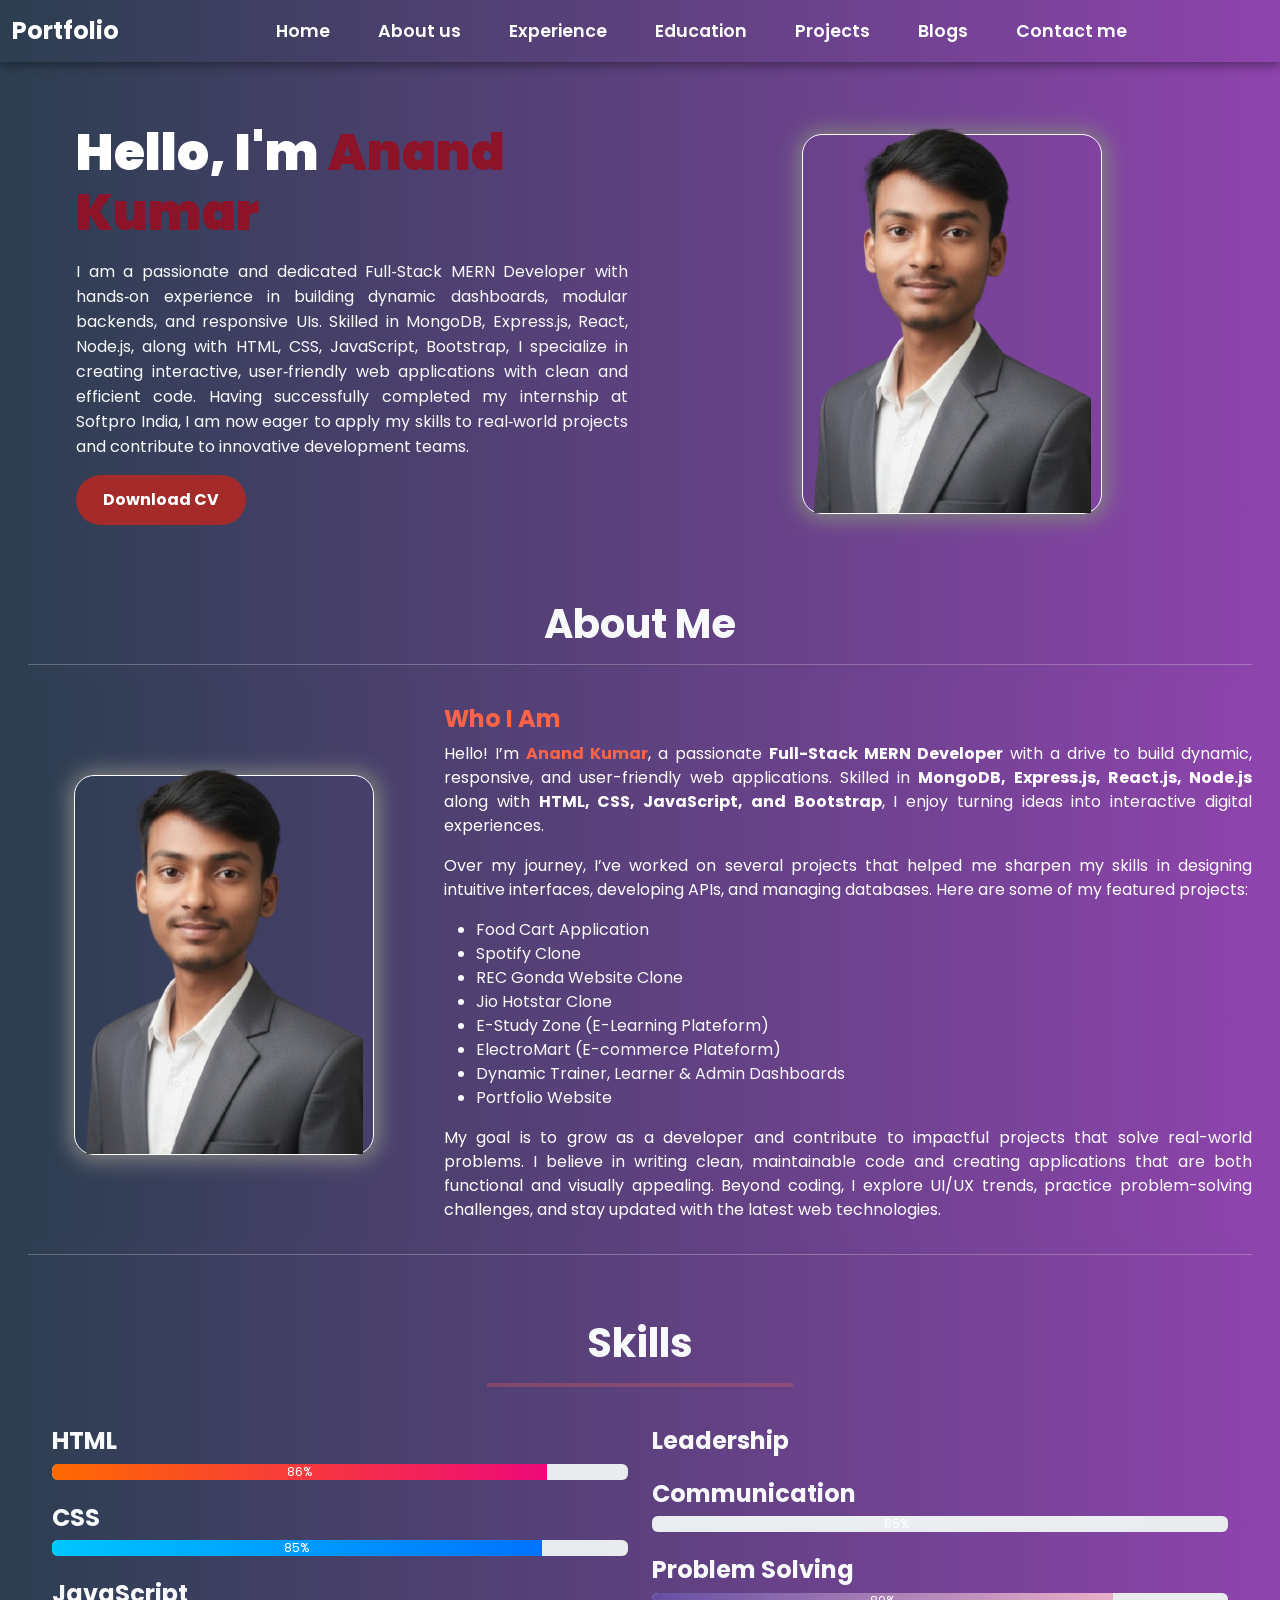
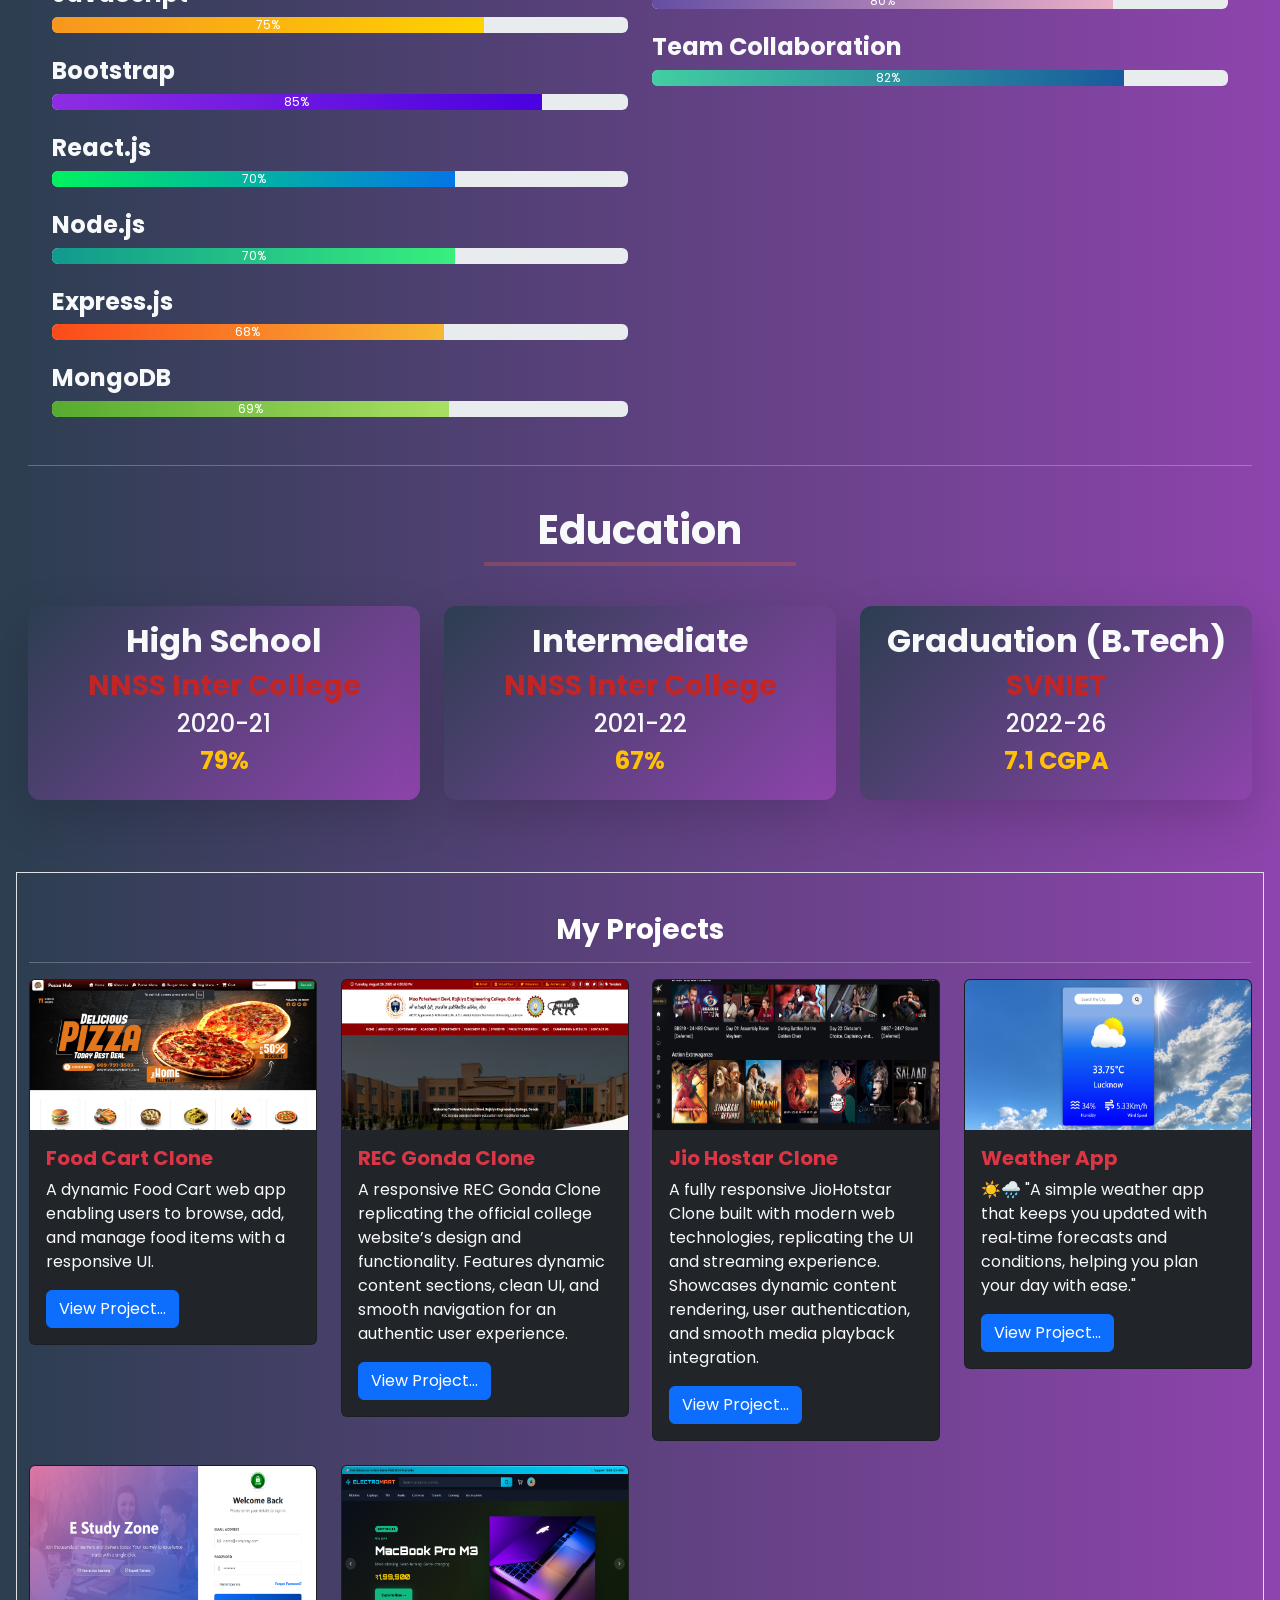
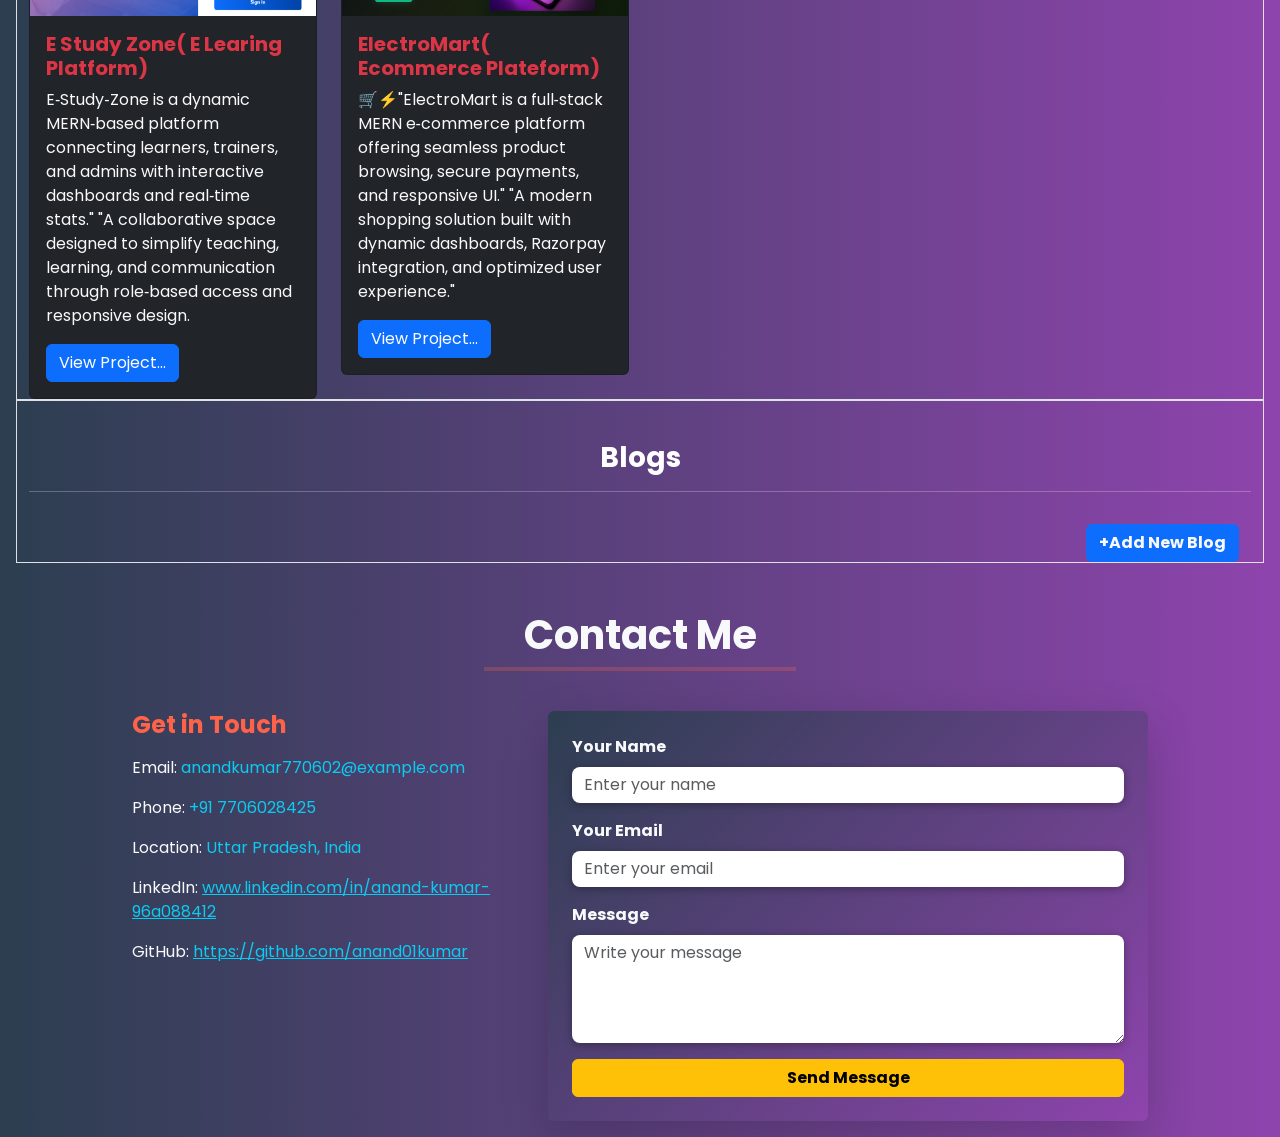
==== index.html @ 8a6fdb56 "first commit" ====
<!doctype html>
<html lang="en">

<head>
    <meta charset="utf-8">
    <meta name="viewport" content="width=device-width, initial-scale=1">
    <title>Bootstrap demo</title>
    <link href="https://cdn.jsdelivr.net/npm/bootstrap@5.3.7/dist/css/bootstrap.min.css" rel="stylesheet"
        integrity="sha384-LN+7fdVzj6u52u30Kp6M/trliBMCMKTyK833zpbD+pXdCLuTusPj697FH4R/5mcr" crossorigin="anonymous">
    <link rel="stylesheet" href="css/style.css">
    <link rel="preconnect" href="https://fonts.googleapis.com">
    <link rel="preconnect" href="https://fonts.gstatic.com" crossorigin>
    <link
        href="https://fonts.googleapis.com/css2?family=Libertinus+Math&family=Poppins:ital,wght@0,100;0,200;0,300;0,400;0,500;0,600;0,700;0,800;0,900;1,100;1,200;1,300;1,400;1,500;1,600;1,700;1,800;1,900&family=Winky+Rough:ital,wght@0,300..900;1,300..900&display=swap"
        rel="stylesheet">

</head>

<body>
    <div class="container-fluid">
        <div class="row">
            <div class="col-sm-12 p-0">
                <nav class="navbar navbar-expand-lg  navbar-dark" style=" background: linear-gradient(90deg, #2c3e50, #8e44ad); ">
                    <div class="container-fluid">
                        <a class="navbar-brand" href="#">Portfolio</a>
                        <button class="navbar-toggler" type="button" data-bs-toggle="collapse"
                            data-bs-target="#navbarSupportedContent" aria-controls="navbarSupportedContent"
                            aria-expanded="false" aria-label="Toggle navigation">
                            <span class="navbar-toggler-icon"></span>
                        </button>
                        <div class="collapse navbar-collapse" id="navbarSupportedContent">
                            <ul class="navbar-nav me-auto mx-auto t  mb-lg-0">
                                <li class="nav-item">
                                    <a class="nav-link active" aria-current="page" href="#scrollspyHeading">Home</a>
                                </li>
                                <li class="nav-item">
                                    <a class="nav-link" href="#scrollspyHeading1">About us</a>
                                </li>
                                <li class="nav-item">
                                    <a class="nav-link" href="#scrollspyHeading2">Experience</a>
                                </li>
                                <li class="nav-item">
                                    <a class="nav-link" href="#scrollspyHeading3">Education</a>
                                </li>
                                <li class="nav-item">
                                    <a class="nav-link" href="#scrollspyHeading4">Projects</a>
                                </li>
                                <li class="nav-item">
                                    <a class="nav-link" href="#scrollspyHeading5">Blogs</a>
                                </li>
                                <li class="nav-item">
                                    <a class="nav-link" href="#scrollspyHeading6">Contact me</a>
                                </li>


                            </ul>
                           
                        </div>
                    </div>
                </nav>



            </div>
        </div>
        <div data-bs-spy="scroll" data-bs-target="#navbar-example2" data-bs-root-margin="0px 0px -40%" data-bs-smooth-scroll="true" class="scrollspy-example  p-3 rounded-2" tabindex="0">

        <div class="row pt-5">
    <div class="col-sm-6 my-auto left">
        <h1 class="my-auto ms-5 text-white heading" id="scrollspyHeading">Hello, I'm <span class="till">Anand Kumar</span></h1>
        <p class="para text-light ms-5 mt-3" style="line-height: 25px;">
            I am a passionate and dedicated Full‑Stack MERN Developer with hands‑on experience in building dynamic dashboards, modular backends, and responsive UIs. Skilled in MongoDB, Express.js, React, Node.js, along with HTML, CSS, JavaScript, Bootstrap, I specialize in creating interactive, user‑friendly web applications with clean and efficient code.  Having successfully completed my internship at Softpro India, I am now eager to apply my skills to real‑world projects and contribute to innovative development teams.
        </p>
        
        <!-- Buttons -->
        <button class="ms-5 btn btn-warning fw-bold" onclick="downloadCV()">Download CV</button>
        
    </div>

    <div class="col-sm-6">
        <div class="div">
            <img src="image/anands.png" alt="Anand Kumar" >
        </div>
    </div>
</div>



        <!-- section 2 -->
        <div class="row">
    <div class="col-sm-12 text-light text-center mt-3">
        <h1 class="fw-bold t" id="scrollspyHeading1">About Me</h1>
        <hr>
    </div>
</div>
<div class="row" style="background: linear-gradient(90deg, #2c3e50, #8e44ad);">
    <div class="col-sm-4 mt-4">
        <div class="div">
            <img src="image/anands.png" alt="Anand Kumar" >
        </div>
    </div>
    <div class="col-sm-8">
        <h4 class="fw-bold mt-4" style="color: tomato;">Who I Am</h4>
        <p style="text-align: justify; color: white;">
            Hello! I’m <span class="till" style="font-weight: bold; color: tomato;">Anand Kumar</span>, 
            a passionate <strong>Full-Stack MERN Developer</strong> with a drive to build dynamic, 
            responsive, and user-friendly web applications. Skilled in 
            <strong>MongoDB, Express.js, React.js, Node.js</strong> along with 
            <strong>HTML, CSS, JavaScript, and Bootstrap</strong>, I enjoy turning ideas into 
            interactive digital experiences.
        </p>
        <p style="text-align: justify; color: white;">
            Over my journey, I’ve worked on several projects that helped me sharpen my skills in 
            designing intuitive interfaces, developing APIs, and managing databases. Here are some 
            of my featured projects:
        </p>
        <ul class="text-light">
            <li>Food Cart Application</li>
            <li>Spotify Clone</li>
            <li>REC Gonda Website Clone</li>
            <li>Jio Hotstar Clone</li>
            <li>E-Study Zone (E-Learning Plateform)</li>
            <li>ElectroMart (E-commerce Plateform)</li>
            <li>Dynamic Trainer, Learner & Admin Dashboards</li>
            <li>Portfolio Website</li>
        </ul>
        <p style="text-align: justify; color: white;">
            My goal is to grow as a developer and contribute to impactful projects that solve 
            real-world problems. I believe in writing clean, maintainable code and creating 
            applications that are both functional and visually appealing. Beyond coding, I 
            explore UI/UX trends, practice problem-solving challenges, and stay updated with 
            the latest web technologies.
        </p>
    </div>
</div>
<hr style="color: white;">

        <!-- section 2 -->

        <!-- Section 3 -->
        <div class="row">
    <div class="col-sm-12 mt-5">
        <h1 class="text-center text-light fw-bold" id="scrollspyHeading2">Skills</h1>
        <hr class="w-25 mx-auto" style="border: 2px solid tomato;">
    </div>
</div>

<div class="row px-4">
    <!-- Technical Skills -->
    <div class="col-sm-6">
        <h4 class="mt-4 text-light fw-bold">HTML</h4>
        <div class="progress">
            <div class="progress-bar " style="width: 86%; background: linear-gradient(90deg, #ff6a00, #ee0979);">86%</div>
        </div>

        <h4 class="mt-4 text-light fw-bold">CSS</h4>
        <div class="progress">
            <div class="progress-bar" style="width: 85%; background: linear-gradient(90deg, #00c6ff, #0072ff);">85%</div>
        </div>

        <h4 class="mt-4 text-light fw-bold">JavaScript</h4>
        <div class="progress">
            <div class="progress-bar " style="width: 75%; background: linear-gradient(90deg, #f7971e, #ffd200);">75%</div>
        </div>

        <h4 class="mt-4 text-light fw-bold">Bootstrap</h4>
        <div class="progress">
            <div class="progress-bar " style="width: 85%; background: linear-gradient(90deg, #8e2de2, #4a00e0);">85%</div>
        </div>

        <h4 class="mt-4 text-light fw-bold">React.js</h4>
        <div class="progress">
            <div class="progress-bar " style="width: 70%; background: linear-gradient(90deg, #00f260, #0575e6);">70%</div>
        </div>

        <h4 class="mt-4 text-light fw-bold">Node.js</h4>
        <div class="progress">
            <div class="progress-bar " style="width: 70%; background: linear-gradient(90deg, #11998e, #38ef7d);">70%</div>
        </div>

        <h4 class="mt-4 text-light fw-bold">Express.js</h4>
        <div class="progress">
            <div class="progress-bar " style="width: 68%; background: linear-gradient(90deg, #fc4a1a, #f7b733);">68%</div>
        </div>

        <h4 class="mt-4 text-light fw-bold">MongoDB</h4>
        <div class="progress">
            <div class="progress-bar " style="width: 69%; background: linear-gradient(90deg, #56ab2f, #a8e063);">69%</div>
        </div>
    </div>

    <!-- Soft Skills -->
    <div class="col-sm-6">
        <h4 class="mt-4 text-light fw-bold">Leadership</h4>
        

        <h4 class="mt-4 text-light fw-bold">Communication</h4>
        <div class="progress">
            <div class="progress-bar bg-gradient" style="width: 85%; background: linear-gradient(90deg, #1f4037, #99f2c8);">85%</div>
        </div>

        <h4 class="mt-4 text-light fw-bold">Problem Solving</h4>
        <div class="progress">
            <div class="progress-bar " style="width: 80%; background: linear-gradient(90deg, #654ea3, #eaafc8);">80%</div>
        </div>

        <h4 class="mt-4 text-light fw-bold">Team Collaboration</h4>
        <div class="progress">
            <div class="progress-bar " style="width: 82%; background: linear-gradient(90deg, #43cea2, #185a9d);">82%</div>
        </div>

       

        
    </div>
</div>

<hr class="mt-5" style="color: white;">

        
<!-- Section3 -->


        <!-- Section4 -->
        <div class="row">
    <h1 class="text-center text-light fw-bold mt-4" id="scrollspyHeading3">Education</h1>
    <hr class="w-25 mx-auto" style="border: 2px solid tomato;">
</div>

<div class="row justify-content-center mt-4">
    <!-- High School -->
    <div class="col-sm-4 mb-4">
        <div class="card bg-dark text-light border-0 shadow-lg h-100 edu-card">
            <div class="card-body text-center">
                <h2 class="fw-bold">High School</h2>
                <h3 class="fw-bold" style="color: rgb(194, 37, 37);">NNSS Inter College</h3>
                <h4 class="text-light">2020-21</h4>
                <h4 class="text-warning fw-bold">79%</h4>
            </div>
        </div>
    </div>

    <!-- Intermediate -->
    <div class="col-sm-4 mb-4">
        <div class="card bg-dark text-light border-0 shadow-lg h-100 edu-card">
            <div class="card-body text-center">
                <h2 class="fw-bold">Intermediate</h2>
                <h3 class="fw-bold" style="color: rgb(194, 37, 37);">NNSS Inter College</h3>
                <h4 class="text-light">2021-22</h4>
                <h4 class="text-warning fw-bold">67%</h4>
            </div>
        </div>
    </div>

    <!-- Graduation -->
    <div class="col-sm-4 mb-4">
        <div class="card bg-dark text-light border-0 shadow-lg h-100 edu-card">
            <div class="card-body text-center">
                <h2 class="fw-bold">Graduation (B.Tech)</h2>
                <h3 class="fw-bold" style="color: rgb(194, 37, 37);">SVNIET</h3>
                <h4 class="text-light">2022-26</h4>
                <h4 class="text-warning fw-bold">7.1 CGPA</h4>
            </div>
        </div>
    </div>
</div>



         <!-- Section4 -->

         <!-- Section5 -->

         <div class="row border mt-5">
            <div class="col-sm-12 projects">
                <h3 id="scrollspyHeading4">My Projects</h3>
                <hr class="text-light ">
                <div class="row row-cols-1 row-cols-md-4 g-4">
  <div class="col">
   <div class="card bg-dark" style="width: 18rem;">
  <img src="image/Screenshot 2025-08-26 163847.png" class="card-img-top" alt="..." height="150px">
  <div class="card-body">
    <h5 class="card-title fw-bold text-danger">Food Cart Clone</h5>
    <p class="card-text text-light">A dynamic Food Cart web app enabling users to browse, add, and manage food items with a responsive UI.  

</p>
    <a href="https://github.com/anand01kumar" class="btn btn-primary">View Project...</a>
  </div>
</div>
  </div>
  <div class="col">
   <div class="card bg-dark" style="width: 18rem;">
  <img src="image/Screenshot 2025-08-26 164008.png" class="card-img-top" alt="..." height="150px">
  <div class="card-body">
    <h5 class="card-title fw-bold text-danger">REC Gonda Clone</h5>
    <p class="card-text text-light">A responsive REC Gonda Clone replicating the official college website’s design and functionality.  
Features dynamic content sections, clean UI, and smooth navigation for an authentic user experience.
</p>
    <a href="https://github.com/anand01kumar" class="btn btn-primary">View Project...</a>
  </div>
</div>
  </div>
   <div class="col">
   <div class="card bg-dark" style="width: 18rem;">
  <img src="image/Screenshot 2025-08-26 164209.png" class="card-img-top" alt="..." height="150px">
  <div class="card-body">
    <h5 class="card-title fw-bold text-danger">Jio Hostar Clone</h5>
    <p class="card-text text-light">A fully responsive JioHotstar Clone built with modern web technologies, replicating the UI and streaming experience.  
Showcases dynamic content rendering, user authentication, and smooth media playback integration.
</p>
    <a href="https://github.com/anand01kumar" class="btn btn-primary">View Project...</a>
  </div>
</div>
  </div>
 
  <div class="col">
   <div class="card bg-dark" style="width: 18rem;">
  <img src="image/WeatherApp.png" class="card-img-top" alt="..." height="150px">
  <div class="card-body">
    <h5 class="card-title fw-bold text-danger">Weather App</h5>
    <p class="card-text text-light">☀️🌧️ "A simple weather app that keeps you updated with real‑time forecasts and conditions, helping you plan your day with ease."</p>
    <a href="https://frontend-project-three-jade.vercel.app/" target="_blank" class="btn btn-primary">View Project...</a>
  </div>
</div>
  </div>
  <div class="col">
   <div class="card bg-dark" style="width: 18rem;">
  <img src="image/Screenshot 2026-06-12 001501.png" class="card-img-top" alt="..." height="150px">
  <div class="card-body">
    <h5 class="card-title fw-bold text-danger">E Study Zone( E Learing  Platform)</h5>
    <p class="card-text text-light">E‑Study‑Zone is a dynamic MERN‑based platform connecting learners, trainers, and admins with interactive dashboards and real‑time stats."

"A collaborative space designed to simplify teaching, learning, and communication through role‑based access and responsive design.</p>
    <a href="https://e-study-zone-seven.vercel.app/" target="_blank" class="btn btn-primary">View Project...</a>
  </div>
</div>
  </div>
  <div class="col">
   <div class="card bg-dark" style="width: 18rem;">
  <img src="image/Screenshot 2026-03-28 105637.png" class="card-img-top" alt="..." height="150px">
  <div class="card-body">
    <h5 class="card-title fw-bold text-danger">ElectroMart( Ecommerce Plateform)</h5>
    <p class="card-text text-light">🛒⚡"ElectroMart is a full‑stack MERN e‑commerce platform offering seamless product browsing, secure payments, and responsive UI."

"A modern shopping solution built with dynamic dashboards, Razorpay integration, and optimized user experience."</p>
    <a href="https://github.com/anand01kumar" target="_blank" class="btn btn-primary">View Project...</a>
  </div>
</div>
  </div>
</div>
                <!-- <div class="row row-cols-1 row-cols-md-4 g-4 mt-4">
  <div class="col">
   <div class="card bg-dark" style="width: 18rem;">
  <img src="..." class="card-img-top" alt="...">
  <div class="card-body">
    <h5 class="card-title fw-bold text-danger">Spotify</h5>
    <p class="card-text text-light">Some quick example text to build on the card title and make up the bulk of the card’s content.</p>
    <a href="#" class="btn btn-primary">View Project...</a>
  </div>
</div>
  </div>
  <div class="col">
   <div class="card bg-dark" style="width: 18rem;">
  <img src="..." class="card-img-top" alt="...">
  <div class="card-body">
    <h5 class="card-title fw-bold text-danger">Weather App</h5>
    <p class="card-text text-light">Some quick example text to build on the card title and make up the bulk of the card’s content.</p>
    <a href="#" class="btn btn-primary">View Project...</a>
  </div>
</div>
  </div>
   <div class="col">
   <div class="card bg-dark" style="width: 18rem;">
  <img src="..." class="card-img-top" alt="...">
  <div class="card-body">
    <h5 class="card-title fw-bold text-danger">Distinariy App</h5>
    <p class="card-text text-light">Some quick example text to build on the card title and make up the bulk of the card’s content.</p>
    <a href="#" class="btn btn-primary">View Project...</a>
  </div>
</div>
  </div>
 
  <div class="col">
   <div class="card bg-dark" style="width: 18rem;">
  <img src="..." class="card-img-top" alt="...">
  <div class="card-body">
    <h5 class="card-title fw-bold text-danger">Jio Hostar</h5>
    <p class="card-text text-light">Some quick example text to build on the card title and make up the bulk of the card’s content.</p>
    <a href="#" class="btn btn-primary">View Project...</a>
  </div>
</div>
  </div>
</div> -->
            </div>
         </div>
         <div class="row border ">
            <div class="col-sm-12 projects">
                <h3 id="scrollspyHeading5">Blogs</h3>
                <hr class="text-light ">
   <div class="container-fluid">
      <div class="row">

        <div class="col-sm-12"> <button class="btn btn-primary  text-light fw-bold  mt-3 float-end" onclick="add()"  data-bs-toggle="modal" data-bs-target="#exampleModal">+Add New Blog

        </button></div>
      </div>
      <div class="row" id="blogData">
        <!-- <div class="col-sm-4" >
          <div class="card"  style="width: 18rem;">
  <div class="card-body">
    <h5 class="card-title fw-bold text-danger ">Card title</h5>
   
    <p class="card-text">Some quick example text to build on the card title and make up the bulk of the card's content.</p>
    <a href="#" class="card-link btn btn-success">Edit</a>
    <a href="#" class="card-link btn btn-danger">Delete</a>
  </div>
</div>
        </div> -->
      </div>
    </div>
    <!-- Button trigger modal -->


<!-- Modal -->
<div class="modal fade" id="exampleModal" tabindex="-1" aria-labelledby="exampleModalLabel" aria-hidden="true">
  <div class="modal-dialog">
    <div class="modal-content">
      <div class="modal-header">
        <h1 class="modal-title fs-5" id="exampleModalLabel">Add New Blogs</h1>
        <button type="button" class="btn-close" data-bs-dismiss="modal" aria-label="Close" onclick="clearForm()"></button>
      </div>
      <div class="modal-body">
        <label for="text"> Enter Titel</label>
        <input type="text" placeholder="Enter Titel" id="titeltext" class="form-control mt-3">
        
        <label for="blogtext"> Enter BlogText</label>
        <textarea name="" id="blogtext" rows="5" class="form-control mt-3"></textarea>
      </div>
      <div class="modal-footer">
        <button type="button" class="btn btn-secondary" data-bs-dismiss="modal" onclick="clearForm()">Close</button>
        <button type="button" id="addb" class="btn btn-primary" onclick="addBlog()">Add Blog</button>
        <button type="button" id="updateb" class="btn btn-primary" onclick="updateBlog()" style="display: none;">Update Blog</button>
      </div>
    </div>
  </div>
</div>
    
            </div>
         </div>

         <!-- Section5 -->


         <!-- Section 6 -->

         <div class="row">
            <div class="col-sm-4">
                
                
            </div>
            <div class="col-sm-2"></div>
            <div class="col-sm-2"></div>
            <div class="col-sm-2"></div>
            <div class="col-sm-2">
                
            </div>
         </div>
         <!-- Section 6 -->
          <div class="row mt-5">
    <h1 class="text-center text-light fw-bold" id="scrollspyHeading6">Contact Me</h1>
    <hr class="w-25 mx-auto" style="border: 2px solid tomato;">
</div>

<div class="row justify-content-center mt-4">
    <!-- Contact Info -->
    <div class="col-sm-4 text-light">
        <h4 class="fw-bold mb-3" style="color: tomato;">Get in Touch</h4>
        <p><i class="bi bi-envelope-fill text-warning"></i> Email: <span class="text-info">anandkumar770602@example.com</span></p>
        <p><i class="bi bi-telephone-fill text-success"></i> Phone: <span class="text-info">+91 7706028425</span></p>
        <p><i class="bi bi-geo-alt-fill text-danger"></i> Location: <span class="text-info">Uttar Pradesh, India</span></p>
        <p><i class="bi bi-linkedin text-primary"></i> LinkedIn: <a href="#" class="text-info">www.linkedin.com/in/anand-kumar-96a088412</a></p>
        <p><i class="bi bi-github text-light"></i> GitHub: <a href="#" class="text-info">https://github.com/anand01kumar</a></p>
    </div>

    <!-- Contact Form -->
    <div class="col-sm-6">
        <form class="p-4 rounded shadow-lg" style="background: linear-gradient(135deg, #2c3e50, #8e44ad);" action="mailto:anandkumar770602@example.com" method="post" enctype="text/plain">
            <div class="mb-3">
                <label for="name" class="form-label text-light fw-bold">Your Name</label>
                <input type="text" class="form-control" id="name" placeholder="Enter your name">
            </div>
            <div class="mb-3">
                <label for="email" class="form-label text-light fw-bold">Your Email</label>
                <input type="email" class="form-control" id="email" placeholder="Enter your email">
            </div>
            <div class="mb-3">
                <label for="message" class="form-label text-light fw-bold">Message</label>
                <textarea class="form-control" id="message" rows="4" placeholder="Write your message"></textarea>
            </div>
            <button type="submit" class="btn btn-warning fw-bold w-100">Send Message</button>
        </form>
    </div>
</div>

<!-- Custom CSS -->


    </div>
    </div>
    <script src="https://cdn.jsdelivr.net/npm/bootstrap@5.3.7/dist/js/bootstrap.bundle.min.js"
        integrity="sha384-ndDqU0Gzau9qJ1lfW4pNLlhNTkCfHzAVBReH9diLvGRem5+R9g2FzA8ZGN954O5Q"
        crossorigin="anonymous"></script>
        <script src="js/script.js"></script>
</body
---- css/style.css ----
body{
    background: linear-gradient(90deg, #2c3e50, #8e44ad);
    font-family: "Poppins", sans-serif;
}
.navbar {
    background: linear-gradient(90deg, #2c3e50, #8e44ad);
    /* padding: 1.2rem 2rem; */
    box-shadow: 0 3px 10px rgba(0, 0, 0, 0.4);
     position: fixed;
  top: 0;
  left: 0;
  width: 100%;
  z-index: 1000;
}

.navbar-brand {
    font-size: 1.5rem;
    font-weight: 700;
    color: #ffffff ;
    transition: color 0.3s ease;
}

.navbar-brand:hover {
    color: #e74c3c ;
}

.nav-link {
    font-size: 1.1rem;
    font-weight: 600;
    color: #ffffff ;
    margin: 0 1rem;
    transition: color 0.3s ease;
}

.nav-link:hover {
    color: #e74c3c ;
}

.navbar form button {
    background-color: #e74c3c;
    color: #ffffff;
    border: none;
    border-radius: 25px;
    /* padding: 0.5rem 1.5rem; */
    font-weight: 600;
    transition: all 0.3s ease;
}

.navbar form button:hover {
    background-color: #c0392b;
    transform: translateY(-2px);
}

.div{
    height: 380px;
    width: 300px;
    border: 1px solid white;
    margin: 70px auto;
    box-shadow: 1px 1px 20px 5px gray;
    border-radius: 20px;
    
}


.div img{
    height: 410px;
    width: 325px;
    margin-top: -32px;
    margin-left: -37px;
    position:absolute;
    

    
}
.div:hover{
    transform: scale(1.1);
    transition: 0.6s ease-out;
}
.heading{
    font-size: 50px;
    font-weight: 900;
    
}
.till{
    color: rgb(141, 19, 40);

}
.para{
    font-size: 1.0em;
    text-align: justify;
}
.left button{
    height: 50px;
    width: 170px;
    border: none;
    border-radius: 50px;
    background-color: brown;
    color: white;
font-weight: bold;
}
.left button:hover{
    background-color: white;
    color: black;
    transition: 0.8s ease;

}
.co{
color:brown;
}

.projects  h3{
    color: white;
    margin-top: 40px;
    text-align: center;
  font-weight: bold;
  
}
.edu-card {
    transition: transform 0.4s ease, box-shadow 0.4s ease;
    border-radius: 12px;
    background: linear-gradient(135deg, #2c3e50, #8e44ad);
}
.edu-card:hover {
    transform: translateY(-10px) scale(1.05);
    box-shadow: 0 8px 25px rgba(0,0,0,0.6);
}
form .form-control {
    border-radius: 8px;
    border: none;
    box-shadow: 0 2px 8px rgba(0,0,0,0.3);
}
form .btn {
    transition: all 0.3s ease;
}
form .btn:hover {
    background-color: tomato;
    color: white;
    transform: scale(1.05);
}
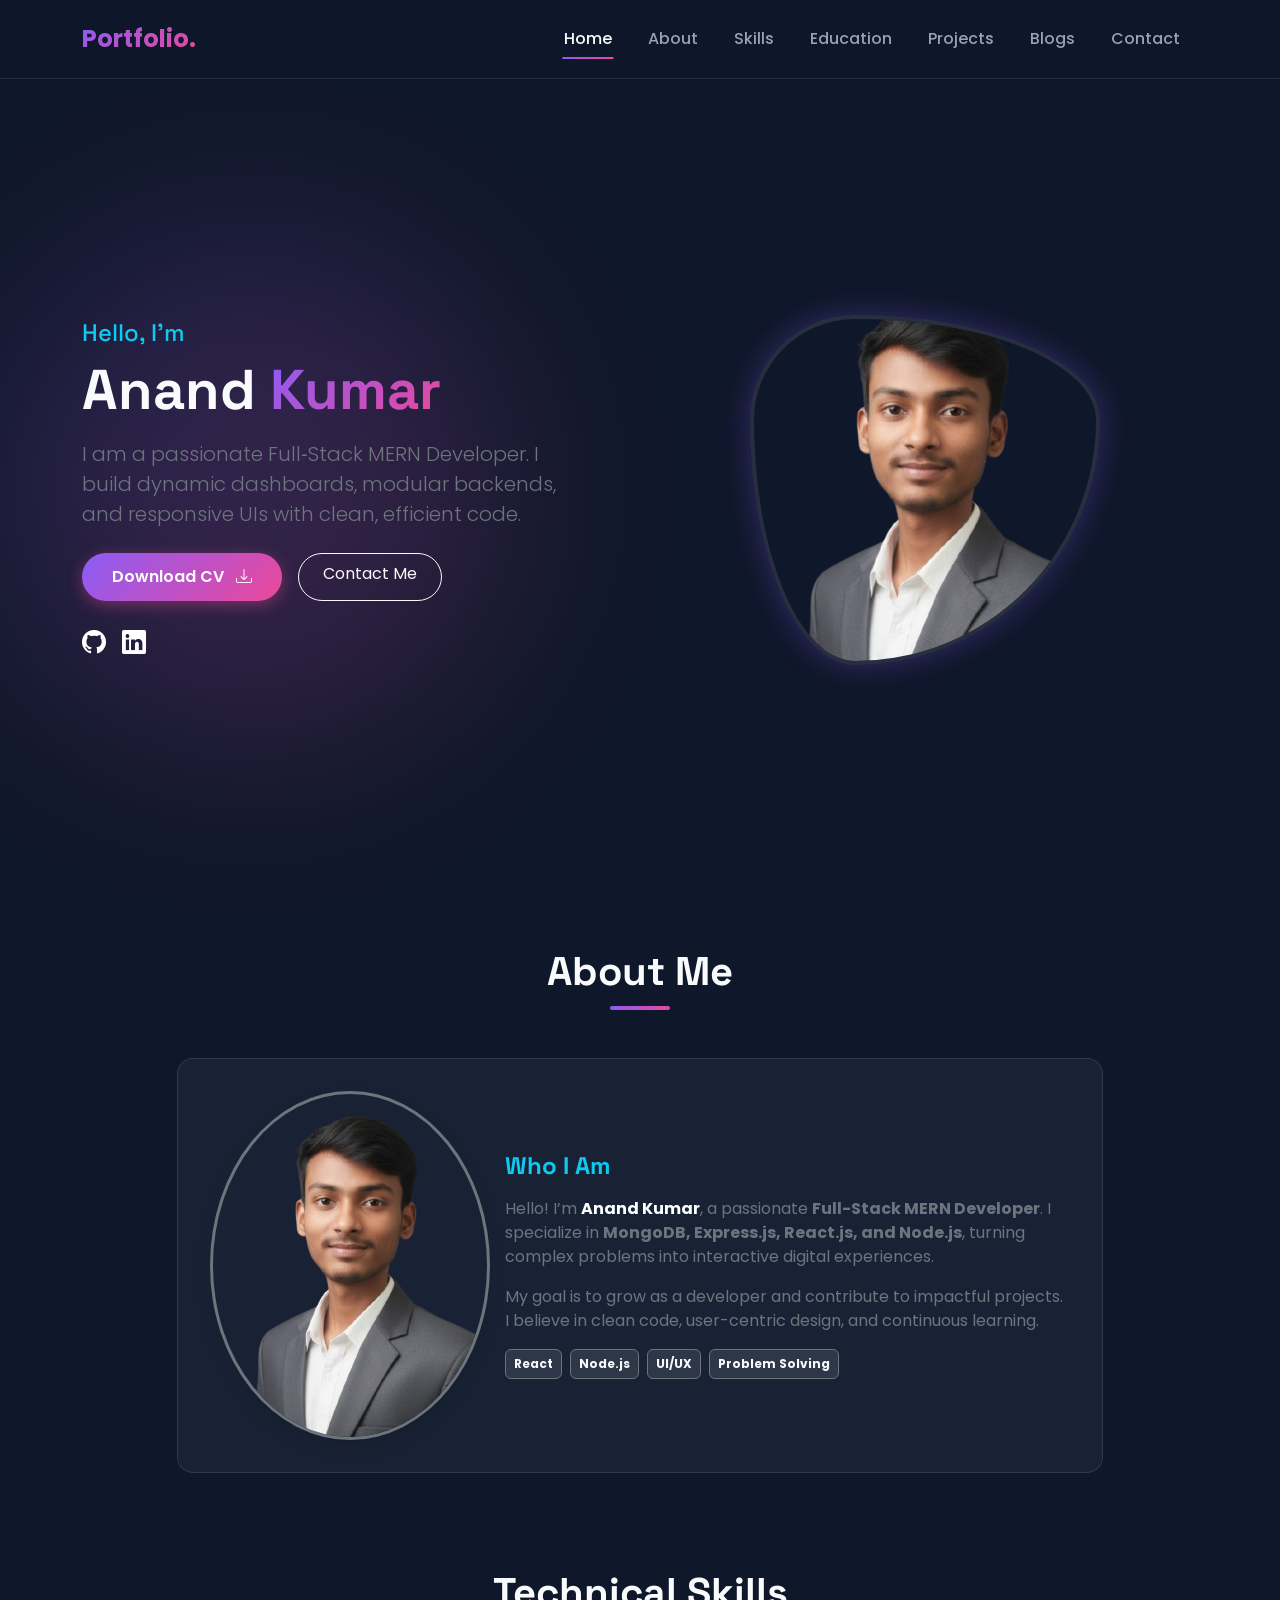
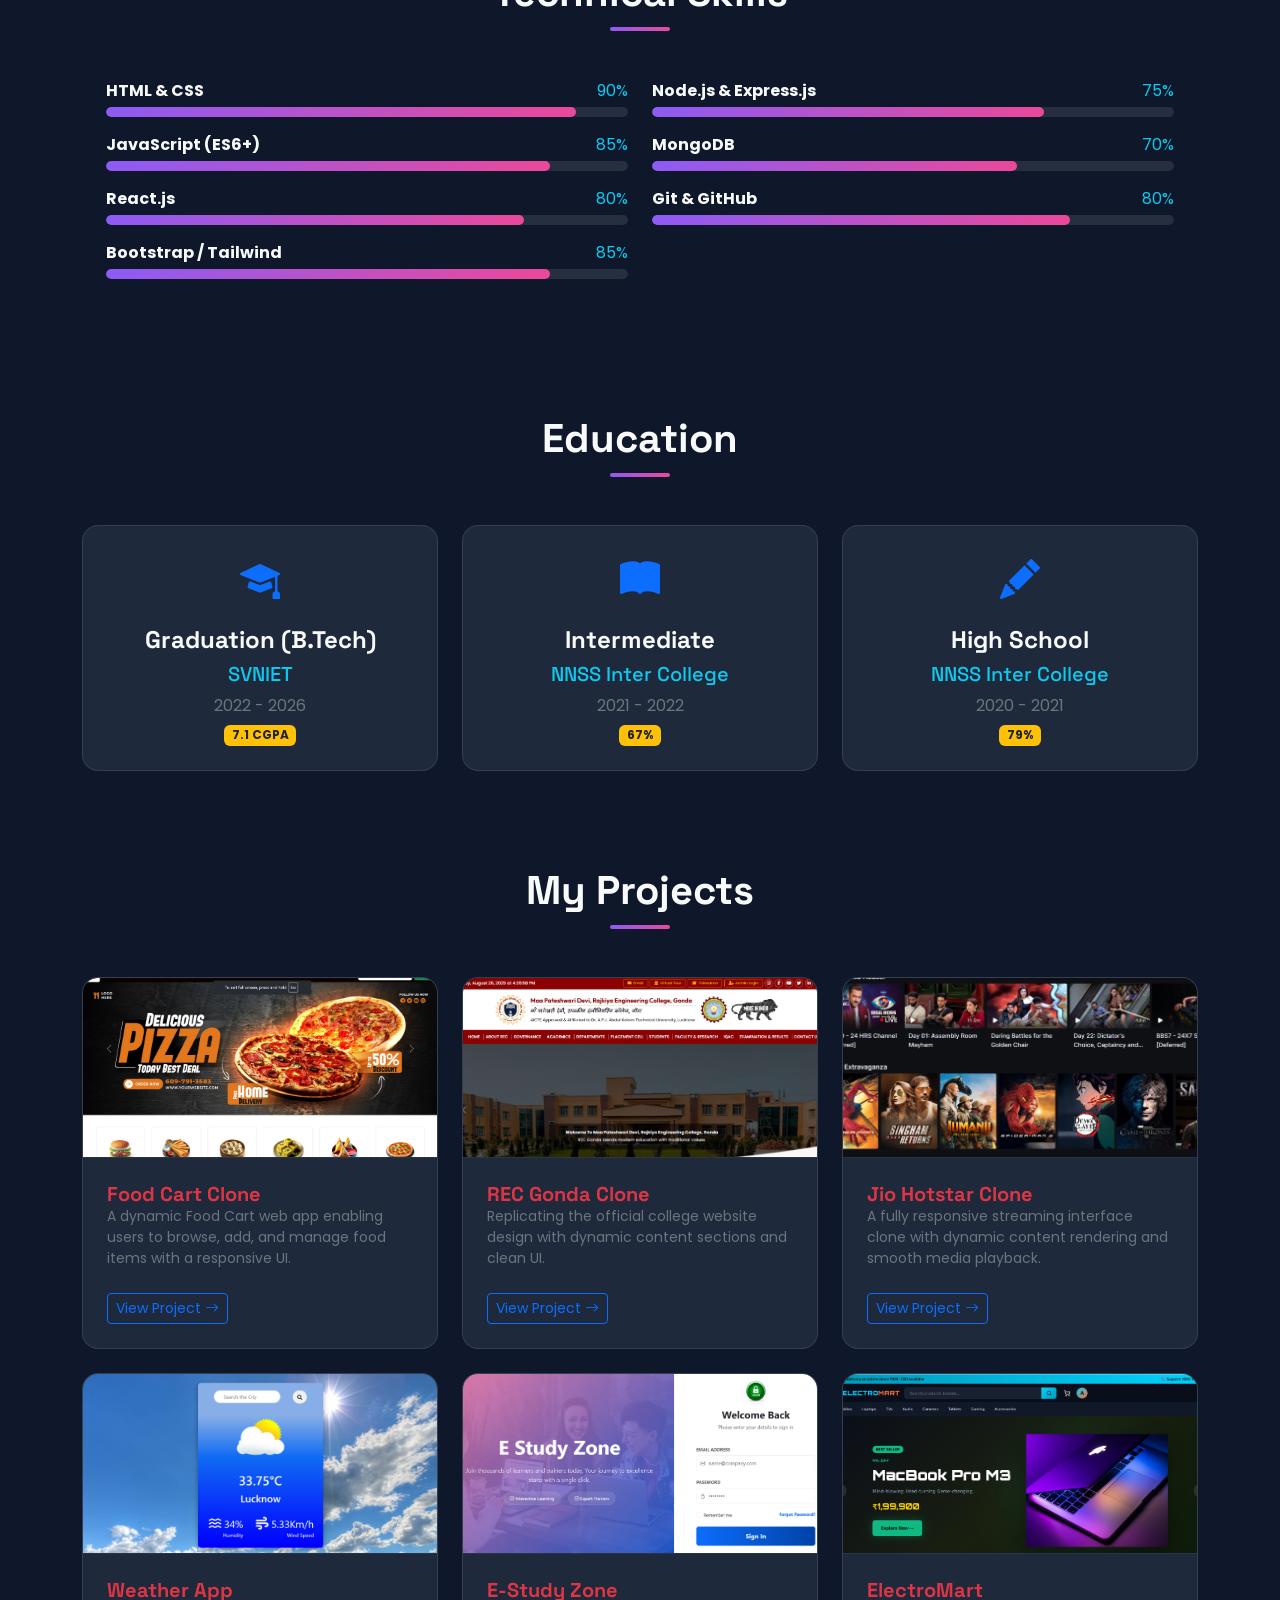
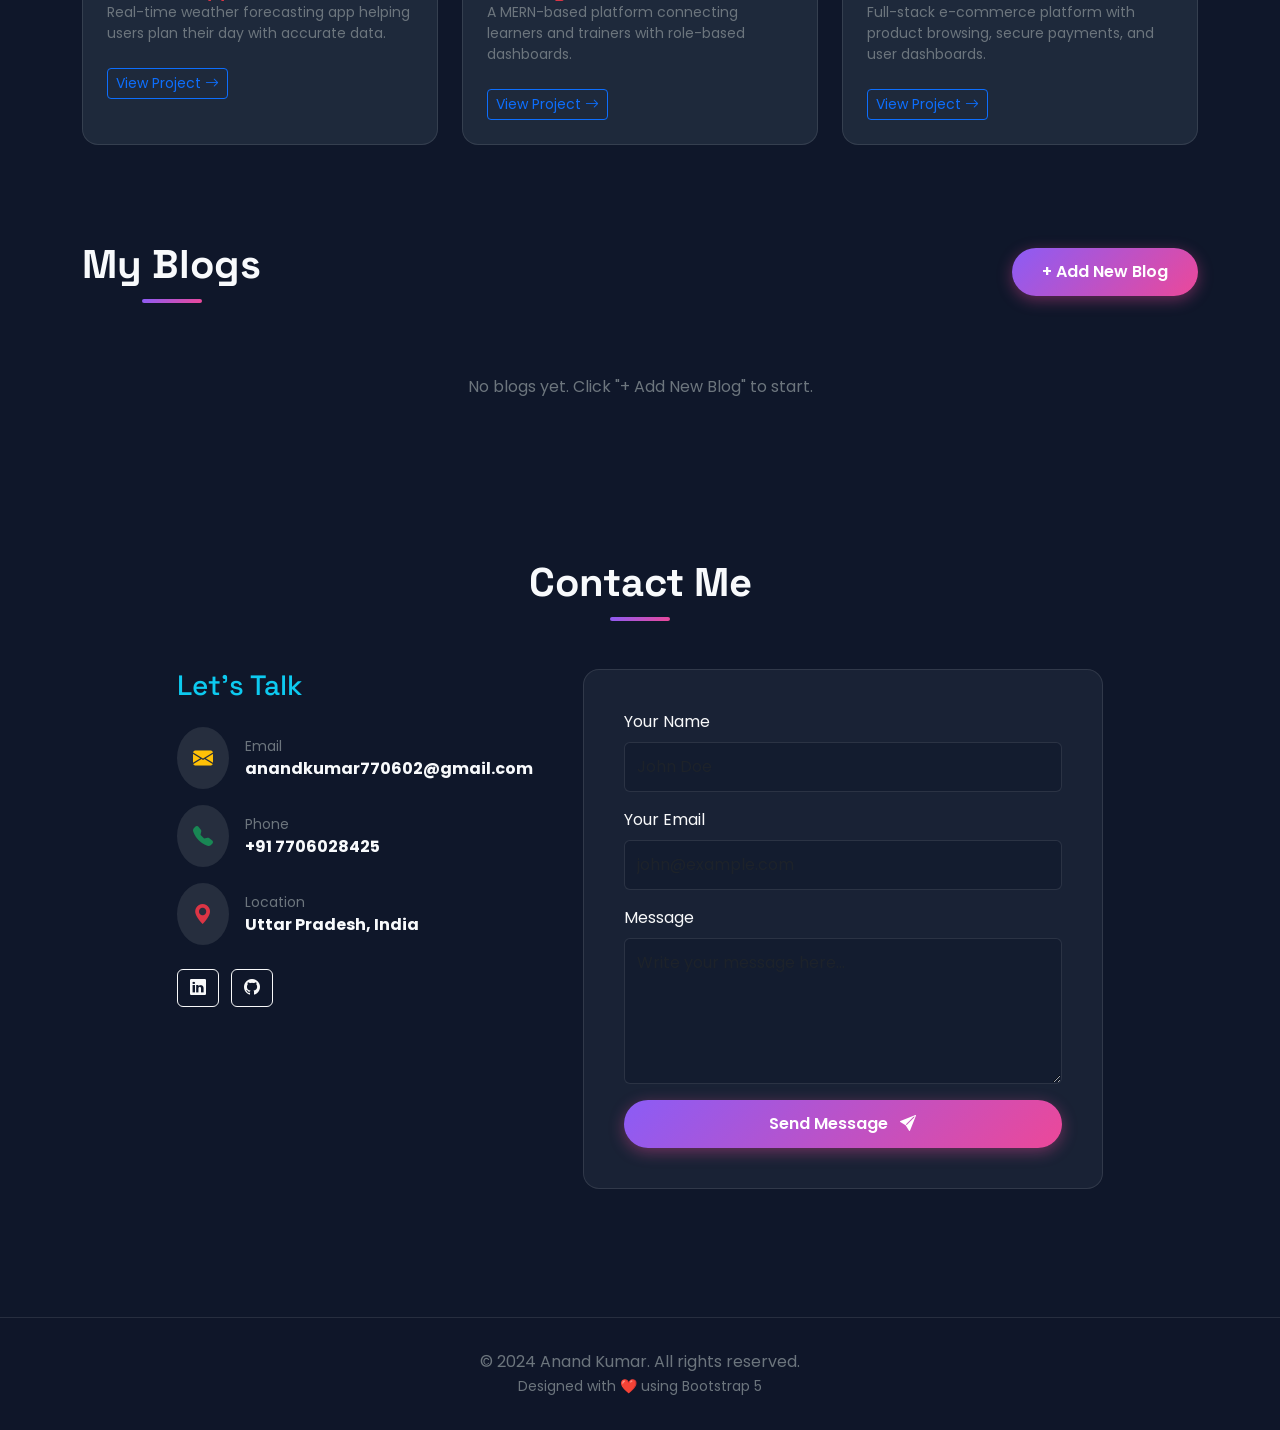
==== commit 6addec48: "Fixed About section layout and improved design" ====
--- a/index.html
+++ b/index.html
@@ -1,514 +1,459 @@
-<!doctype html>
+<!DOCTYPE html>
 <html lang="en">
 
 <head>
     <meta charset="utf-8">
     <meta name="viewport" content="width=device-width, initial-scale=1">
-    <title>Bootstrap demo</title>
+    <title>Anand Kumar | Full Stack Developer</title>
+    
+    <!-- Bootstrap 5 CSS -->
     <link href="https://cdn.jsdelivr.net/npm/bootstrap@5.3.7/dist/css/bootstrap.min.css" rel="stylesheet"
         integrity="sha384-LN+7fdVzj6u52u30Kp6M/trliBMCMKTyK833zpbD+pXdCLuTusPj697FH4R/5mcr" crossorigin="anonymous">
-    <link rel="stylesheet" href="css/style.css">
+    
+    <!-- Google Fonts -->
     <link rel="preconnect" href="https://fonts.googleapis.com">
     <link rel="preconnect" href="https://fonts.gstatic.com" crossorigin>
-    <link
-        href="https://fonts.googleapis.com/css2?family=Libertinus+Math&family=Poppins:ital,wght@0,100;0,200;0,300;0,400;0,500;0,600;0,700;0,800;0,900;1,100;1,200;1,300;1,400;1,500;1,600;1,700;1,800;1,900&family=Winky+Rough:ital,wght@0,300..900;1,300..900&display=swap"
-        rel="stylesheet">
-
+    <link href="https://fonts.googleapis.com/css2?family=Poppins:wght@300;400;500;600;700&family=Space+Grotesk:wght@500;700&display=swap" rel="stylesheet">
+    
+    <!-- Bootstrap Icons -->
+    <link rel="stylesheet" href="https://cdn.jsdelivr.net/npm/bootstrap-icons@1.11.1/font/bootstrap-icons.css">
+
+    <link rel="stylesheet" href="css/style.css">
 </head>
 
-<body>
-    <div class="container-fluid">
-        <div class="row">
-            <div class="col-sm-12 p-0">
-                <nav class="navbar navbar-expand-lg  navbar-dark" style=" background: linear-gradient(90deg, #2c3e50, #8e44ad); ">
-                    <div class="container-fluid">
-                        <a class="navbar-brand" href="#">Portfolio</a>
-                        <button class="navbar-toggler" type="button" data-bs-toggle="collapse"
-                            data-bs-target="#navbarSupportedContent" aria-controls="navbarSupportedContent"
-                            aria-expanded="false" aria-label="Toggle navigation">
-                            <span class="navbar-toggler-icon"></span>
-                        </button>
-                        <div class="collapse navbar-collapse" id="navbarSupportedContent">
-                            <ul class="navbar-nav me-auto mx-auto t  mb-lg-0">
-                                <li class="nav-item">
-                                    <a class="nav-link active" aria-current="page" href="#scrollspyHeading">Home</a>
-                                </li>
-                                <li class="nav-item">
-                                    <a class="nav-link" href="#scrollspyHeading1">About us</a>
-                                </li>
-                                <li class="nav-item">
-                                    <a class="nav-link" href="#scrollspyHeading2">Experience</a>
-                                </li>
-                                <li class="nav-item">
-                                    <a class="nav-link" href="#scrollspyHeading3">Education</a>
-                                </li>
-                                <li class="nav-item">
-                                    <a class="nav-link" href="#scrollspyHeading4">Projects</a>
-                                </li>
-                                <li class="nav-item">
-                                    <a class="nav-link" href="#scrollspyHeading5">Blogs</a>
-                                </li>
-                                <li class="nav-item">
-                                    <a class="nav-link" href="#scrollspyHeading6">Contact me</a>
-                                </li>
-
-
-                            </ul>
-                           
-                        </div>
-                    </div>
-                </nav>
-
-
-
-            </div>
-        </div>
-        <div data-bs-spy="scroll" data-bs-target="#navbar-example2" data-bs-root-margin="0px 0px -40%" data-bs-smooth-scroll="true" class="scrollspy-example  p-3 rounded-2" tabindex="0">
-
-        <div class="row pt-5">
-    <div class="col-sm-6 my-auto left">
-        <h1 class="my-auto ms-5 text-white heading" id="scrollspyHeading">Hello, I'm <span class="till">Anand Kumar</span></h1>
-        <p class="para text-light ms-5 mt-3" style="line-height: 25px;">
-            I am a passionate and dedicated Full‑Stack MERN Developer with hands‑on experience in building dynamic dashboards, modular backends, and responsive UIs. Skilled in MongoDB, Express.js, React, Node.js, along with HTML, CSS, JavaScript, Bootstrap, I specialize in creating interactive, user‑friendly web applications with clean and efficient code.  Having successfully completed my internship at Softpro India, I am now eager to apply my skills to real‑world projects and contribute to innovative development teams.
-        </p>
-        
-        <!-- Buttons -->
-        <button class="ms-5 btn btn-warning fw-bold" onclick="downloadCV()">Download CV</button>
-        
+<body data-bs-spy="scroll" data-bs-target="#mainNavbar" data-bs-offset="100" tabindex="0">
+
+    <!-- Toast Container -->
+    <div class="toast-container" id="toastContainer"></div>
+
+    <!-- Navbar -->
+    <nav class="navbar navbar-expand-lg fixed-top navbar-dark" id="mainNavbar">
+        <div class="container">
+            <a class="navbar-brand" href="#scrollspyHeading">Portfolio.</a>
+            <button class="navbar-toggler" type="button" data-bs-toggle="collapse" data-bs-target="#navbarNav"
+                aria-controls="navbarNav" aria-expanded="false" aria-label="Toggle navigation">
+                <span class="navbar-toggler-icon"></span>
+            </button>
+            <div class="collapse navbar-collapse justify-content-end" id="navbarNav">
+                <ul class="navbar-nav">
+                    <li class="nav-item"><a class="nav-link active" href="#scrollspyHeading">Home</a></li>
+                    <li class="nav-item"><a class="nav-link" href="#scrollspyHeading1">About</a></li>
+                    <li class="nav-item"><a class="nav-link" href="#scrollspyHeading2">Skills</a></li>
+                    <li class="nav-item"><a class="nav-link" href="#scrollspyHeading3">Education</a></li>
+                    <li class="nav-item"><a class="nav-link" href="#scrollspyHeading4">Projects</a></li>
+                    <li class="nav-item"><a class="nav-link" href="#scrollspyHeading5">Blogs</a></li>
+                    <li class="nav-item"><a class="nav-link" href="#scrollspyHeading6">Contact</a></li>
+                </ul>
+            </div>
+        </div>
+    </nav>
+
+    <!-- Hero Section -->
+    <section id="scrollspyHeading" class="hero-section">
+        <div class="hero-blob"></div>
+        <div class="container">
+            <div class="row align-items-center">
+                <div class="col-lg-6 order-lg-1 order-2 fade-in-section">
+                    <h4 class="text-info mb-2">Hello, I'm</h4>
+                    <h1 class="hero-name mb-3">Anand <span class="text-gradient">Kumar</span></h1>
+                    <p class="lead text-secondary mb-4" style="max-width: 500px;">
+                        I am a passionate Full‑Stack MERN Developer. I build dynamic dashboards, modular backends, and responsive UIs with clean, efficient code.
+                    </p>
+                    <div class="d-flex gap-3 justify-content-lg-start justify-content-center">
+                        <button class="btn-custom" onclick="downloadCV()">Download CV <i class="bi bi-download ms-2"></i></button>
+                        <a href="#scrollspyHeading6" class="btn btn-outline-light rounded-pill px-4 py-2">Contact Me</a>
+                    </div>
+                    
+                    <div class="mt-4 d-flex gap-3 justify-content-lg-start justify-content-center">
+                        <a href="https://github.com/anand01kumar" class="text-white fs-4"><i class="bi bi-github"></i></a>
+                        <a href="www.linkedin.com/in/anand-kumar-96a088412" class="text-white fs-4"><i class="bi bi-linkedin"></i></a>
+                       
+                    </div>
+                </div>
+                <div class="col-lg-6 order-lg-2 order-1 text-center fade-in-section">
+                    <div class="profile-img-container">
+                        <!-- Placeholder used for demo. Replace 'src' with 'image/anands.png' -->
+                        <img src="image/anands.png" alt="Anand Kumar" class="profile-img">
+                    </div>
+                </div>
+            </div>
+        </div>
+    </section>
+
+    <!-- About Section -->
+    <section id="scrollspyHeading1" class="py-5">
+        <div class="container">
+            <div class="text-center fade-in-section">
+                <div class="section-title">
+                    <h2>About Me</h2>
+                </div>
+            </div>
+            <div class="row justify-content-center fade-in-section">
+                <div class="col-lg-10">
+                    <div class="about-card text-center text-lg-start">
+                        <div class="row align-items-center">
+                            <div class="col-md-4 mb-4 mb-md-0 text-center">
+                                                            <img src="image/anands.png" class="rounded-circle border border-3 border-secondary shadow img-fluid" alt="Profile" style="max-width: 280px; height: auto;">
+
+                            </div>
+                            <div class="col-md-8">
+                                <h4 class="fw-bold mb-3 text-info">Who I Am</h4>
+                                <p class="text-secondary">
+                                    Hello! I’m <span class="text-white fw-bold">Anand Kumar</span>, a passionate <strong>Full-Stack MERN Developer</strong>. 
+                                    I specialize in <strong>MongoDB, Express.js, React.js, and Node.js</strong>, turning complex problems into interactive digital experiences.
+                                </p>
+                                <p class="text-secondary mb-3">
+                                    My goal is to grow as a developer and contribute to impactful projects. I believe in clean code, user-centric design, and continuous learning.
+                                </p>
+                                <div class="d-flex flex-wrap gap-2 justify-content-center justify-content-lg-start">
+                                    <span class="badge bg-secondary bg-opacity-25 text-light border border-secondary p-2">React</span>
+                                    <span class="badge bg-secondary bg-opacity-25 text-light border border-secondary p-2">Node.js</span>
+                                    <span class="badge bg-secondary bg-opacity-25 text-light border border-secondary p-2">UI/UX</span>
+                                    <span class="badge bg-secondary bg-opacity-25 text-light border border-secondary p-2">Problem Solving</span>
+                                </div>
+                            </div>
+                        </div>
+                    </div>
+                </div>
+            </div>
+        </div>
+    </section>
+
+    <!-- Skills Section -->
+    <section id="scrollspyHeading2" class="py-5 bg-opacity-10">
+        <div class="container">
+            <div class="text-center fade-in-section">
+                <div class="section-title">
+                    <h2>Technical Skills</h2>
+                </div>
+            </div>
+            <div class="row px-4 fade-in-section">
+                <!-- Left: Core Tech -->
+                <div class="col-md-6 mb-4">
+                    <div class="skill-item mb-3">
+                        <div class="d-flex justify-content-between mb-1">
+                            <span class="fw-bold">HTML & CSS</span>
+                            <span class="text-info">90%</span>
+                        </div>
+                        <div class="progress">
+                            <div class="progress-bar" style="width: 90%"></div>
+                        </div>
+                    </div>
+                    <div class="skill-item mb-3">
+                        <div class="d-flex justify-content-between mb-1">
+                            <span class="fw-bold">JavaScript (ES6+)</span>
+                            <span class="text-info">85%</span>
+                        </div>
+                        <div class="progress">
+                            <div class="progress-bar" style="width: 85%"></div>
+                        </div>
+                    </div>
+                    <div class="skill-item mb-3">
+                        <div class="d-flex justify-content-between mb-1">
+                            <span class="fw-bold">React.js</span>
+                            <span class="text-info">80%</span>
+                        </div>
+                        <div class="progress">
+                            <div class="progress-bar" style="width: 80%"></div>
+                        </div>
+                    </div>
+                    <div class="skill-item mb-3">
+                        <div class="d-flex justify-content-between mb-1">
+                            <span class="fw-bold">Bootstrap / Tailwind</span>
+                            <span class="text-info">85%</span>
+                        </div>
+                        <div class="progress">
+                            <div class="progress-bar" style="width: 85%"></div>
+                        </div>
+                    </div>
+                </div>
+
+                <!-- Right: Backend & Tools -->
+                <div class="col-md-6 mb-4">
+                    <div class="skill-item mb-3">
+                        <div class="d-flex justify-content-between mb-1">
+                            <span class="fw-bold">Node.js & Express.js</span>
+                            <span class="text-info">75%</span>
+                        </div>
+                        <div class="progress">
+                            <div class="progress-bar" style="width: 75%"></div>
+                        </div>
+                    </div>
+                    <div class="skill-item mb-3">
+                        <div class="d-flex justify-content-between mb-1">
+                            <span class="fw-bold">MongoDB</span>
+                            <span class="text-info">70%</span>
+                        </div>
+                        <div class="progress">
+                            <div class="progress-bar" style="width: 70%"></div>
+                        </div>
+                    </div>
+                    <div class="skill-item mb-3">
+                        <div class="d-flex justify-content-between mb-1">
+                            <span class="fw-bold">Git & GitHub</span>
+                            <span class="text-info">80%</span>
+                        </div>
+                        <div class="progress">
+                            <div class="progress-bar" style="width: 80%"></div>
+                        </div>
+                    </div>
+                </div>
+            </div>
+        </div>
+    </section>
+
+    <!-- Education Section -->
+    <section id="scrollspyHeading3" class="py-5">
+        <div class="container">
+            <div class="text-center fade-in-section">
+                <div class="section-title">
+                    <h2>Education</h2>
+                </div>
+            </div>
+            <div class="row g-4 justify-content-center fade-in-section">
+                <div class="col-md-4">
+                    <div class="custom-card p-4 text-center">
+                        <div class="mb-3 text-primary">
+                            <i class="bi bi-mortarboard-fill fs-1"></i>
+                        </div>
+                        <h4 class="fw-bold">Graduation (B.Tech)</h4>
+                        <h5 class="text-info my-2">SVNIET</h5>
+                        <p class="text-secondary mb-1">2022 - 2026</p>
+                        <span class="badge bg-warning text-dark fw-bold">7.1 CGPA</span>
+                    </div>
+                </div>
+                <div class="col-md-4">
+                    <div class="custom-card p-4 text-center">
+                        <div class="mb-3 text-primary">
+                            <i class="bi bi-book-fill fs-1"></i>
+                        </div>
+                        <h4 class="fw-bold">Intermediate</h4>
+                        <h5 class="text-info my-2">NNSS Inter College</h5>
+                        <p class="text-secondary mb-1">2021 - 2022</p>
+                        <span class="badge bg-warning text-dark fw-bold">67%</span>
+                    </div>
+                </div>
+                <div class="col-md-4">
+                    <div class="custom-card p-4 text-center">
+                        <div class="mb-3 text-primary">
+                            <i class="bi bi-pencil-fill fs-1"></i>
+                        </div>
+                        <h4 class="fw-bold">High School</h4>
+                        <h5 class="text-info my-2">NNSS Inter College</h5>
+                        <p class="text-secondary mb-1">2020 - 2021</p>
+                        <span class="badge bg-warning text-dark fw-bold">79%</span>
+                    </div>
+                </div>
+            </div>
+        </div>
+    </section>
+
+    <!-- Projects Section -->
+    <section id="scrollspyHeading4" class="py-5">
+        <div class="container">
+            <div class="text-center fade-in-section">
+                <div class="section-title">
+                    <h2>My Projects</h2>
+                </div>
+            </div>
+            <div class="row row-cols-1 row-cols-md-2 row-cols-lg-3 g-4 fade-in-section">
+                <!-- Project 1 -->
+                <div class="col">
+                    <div class="custom-card">
+                        <!-- Placeholder image -->
+                        <img src="image/Screenshot 2025-08-26 163847.png" class="card-img-top" alt="Food Cart">
+                        <div class="card-body p-4">
+                            <h5 class="card-title fw-bold text-danger">Food Cart Clone</h5>
+                            <p class="card-text text-secondary small">A dynamic Food Cart web app enabling users to browse, add, and manage food items with a responsive UI.</p>
+                            <a href="https://github.com/anand01kumar" target="_blank" class="btn btn-sm btn-outline-primary mt-2">View Project <i class="bi bi-arrow-right"></i></a>
+                        </div>
+                    </div>
+                </div>
+                <!-- Project 2 -->
+                <div class="col">
+                    <div class="custom-card">
+                        <img src="image/Screenshot 2025-08-26 164008.png" class="card-img-top" alt="REC Clone">
+                        <div class="card-body p-4">
+                            <h5 class="card-title fw-bold text-danger">REC Gonda Clone</h5>
+                            <p class="card-text text-secondary small">Replicating the official college website design with dynamic content sections and clean UI.</p>
+                            <a href="https://github.com/anand01kumar" target="_blank" class="btn btn-sm btn-outline-primary mt-2">View Project <i class="bi bi-arrow-right"></i></a>
+                        </div>
+                    </div>
+                </div>
+                <!-- Project 3 -->
+                <div class="col">
+                    <div class="custom-card">
+                        <img src="image/Screenshot 2025-08-26 164209.png" class="card-img-top" alt="Jio Hotstar">
+                        <div class="card-body p-4">
+                            <h5 class="card-title fw-bold text-danger">Jio Hotstar Clone</h5>
+                            <p class="card-text text-secondary small">A fully responsive streaming interface clone with dynamic content rendering and smooth media playback.</p>
+                            <a href="https://github.com/anand01kumar" target="_blank" class="btn btn-sm btn-outline-primary mt-2">View Project <i class="bi bi-arrow-right"></i></a>
+                        </div>
+                    </div>
+                </div>
+                <!-- Project 4 -->
+                <div class="col">
+                    <div class="custom-card">
+                        <img src="image/WeatherApp.png" class="card-img-top" alt="Weather App">
+                        <div class="card-body p-4">
+                            <h5 class="card-title fw-bold text-danger">Weather App</h5>
+                            <p class="card-text text-secondary small">Real-time weather forecasting app helping users plan their day with accurate data.</p>
+                            <a href="https://frontend-project-three-jade.vercel.app/" target="_blank" class="btn btn-sm btn-outline-primary mt-2">View Project <i class="bi bi-arrow-right"></i></a>
+                        </div>
+                    </div>
+                </div>
+                <!-- Project 5 -->
+                <div class="col">
+                    <div class="custom-card">
+                        <img src="image/Screenshot 2026-06-12 001501.png" class="card-img-top" alt="E Study Zone">
+                        <div class="card-body p-4">
+                            <h5 class="card-title fw-bold text-danger">E-Study Zone</h5>
+                            <p class="card-text text-secondary small">A MERN-based platform connecting learners and trainers with role-based dashboards.</p>
+                            <a href="https://e-study-zone-seven.vercel.app/" target="_blank" class="btn btn-sm btn-outline-primary mt-2">View Project <i class="bi bi-arrow-right"></i></a>
+                        </div>
+                    </div>
+                </div>
+                <!-- Project 6 -->
+                <div class="col">
+                    <div class="custom-card">
+                        <img src="image/Screenshot 2026-03-28 105637.png" class="card-img-top" alt="ElectroMart">
+                        <div class="card-body p-4">
+                            <h5 class="card-title fw-bold text-danger">ElectroMart</h5>
+                            <p class="card-text text-secondary small">Full-stack e-commerce platform with product browsing, secure payments, and user dashboards.</p>
+                            <a href="https://github.com/anand01kumar" target="_blank" class="btn btn-sm btn-outline-primary mt-2">View Project <i class="bi bi-arrow-right"></i></a>
+                        </div>
+                    </div>
+                </div>
+            </div>
+        </div>
+    </section>
+
+    <!-- Blogs Section -->
+    <section id="scrollspyHeading5" class="py-5">
+        <div class="container">
+            <div class="d-flex justify-content-between align-items-center mb-4 fade-in-section">
+                <div class="section-title mb-0">
+                    <h2>My Blogs</h2>
+                </div>
+                <button class="btn-custom btn-sm" data-bs-toggle="modal" data-bs-target="#blogModal" onclick="clearForm()">+ Add New Blog</button>
+            </div>
+
+            <div class="row g-4" id="blogData">
+                <!-- Blogs will be injected here via JS -->
+            </div>
+        </div>
+    </section>
+
+    <!-- Contact Section -->
+    <section id="scrollspyHeading6" class="py-5">
+        <div class="container">
+            <div class="text-center fade-in-section">
+                <div class="section-title">
+                    <h2>Contact Me</h2>
+                </div>
+            </div>
+            <div class="row justify-content-center fade-in-section">
+                <div class="col-lg-10">
+                    <div class="row g-5">
+                        <!-- Info -->
+                        <div class="col-md-5">
+                            <div class="contact-info h-100">
+                                <h3 class="mb-4 text-info">Let's Talk</h3>
+                                <div class="d-flex align-items-center mb-3">
+                                    <div class="bg-secondary bg-opacity-25 p-3 rounded-circle me-3 text-warning">
+                                        <i class="bi bi-envelope-fill fs-5"></i>
+                                    </div>
+                                    <div>
+                                        <p class="mb-0 text-secondary small">Email</p>
+                                        <p class="mb-0 fw-bold">anandkumar770602@gmail.com</p>
+                                    </div>
+                                </div>
+                                <div class="d-flex align-items-center mb-3">
+                                    <div class="bg-secondary bg-opacity-25 p-3 rounded-circle me-3 text-success">
+                                        <i class="bi bi-telephone-fill fs-5"></i>
+                                    </div>
+                                    <div>
+                                        <p class="mb-0 text-secondary small">Phone</p>
+                                        <p class="mb-0 fw-bold">+91 7706028425</p>
+                                    </div>
+                                </div>
+                                <div class="d-flex align-items-center mb-3">
+                                    <div class="bg-secondary bg-opacity-25 p-3 rounded-circle me-3 text-danger">
+                                        <i class="bi bi-geo-alt-fill fs-5"></i>
+                                    </div>
+                                    <div>
+                                        <p class="mb-0 text-secondary small">Location</p>
+                                        <p class="mb-0 fw-bold">Uttar Pradesh, India</p>
+                                    </div>
+                                </div>
+                                <div class="mt-4">
+                                    <a href="www.linkedin.com/in/anand-kumar-96a088412" class="btn btn-outline-light me-2"><i class="bi bi-linkedin"></i></a>
+                                    <a href="https://github.com/anand01kumar" class="btn btn-outline-light me-2"><i class="bi bi-github"></i></a>
+                                    
+                                </div>
+                            </div>
+                        </div>
+                        <!-- Form -->
+                        <div class="col-md-7">
+                            <form class="contact-form" onsubmit="handleContactSubmit(event)" >
+                                <div class="mb-3">
+                                    <label for="name" class="form-label text-light">Your Name</label>
+                                    <input type="text" class="form-control" id="name" required placeholder="John Doe">
+                                </div>
+                                <div class="mb-3">
+                                    <label for="email" class="form-label text-light">Your Email</label>
+                                    <input type="email" class="form-control" id="email" required placeholder="john@example.com">
+                                </div>
+                                <div class="mb-3">
+                                    <label for="message" class="form-label text-light">Message</label>
+                                    <textarea class="form-control" id="message" rows="5" required placeholder="Write your message here..."></textarea>
+                                </div>
+                                <button type="submit" class="btn-custom w-100">Send Message <i class="bi bi-send-fill ms-2"></i></button>
+                            </form>
+                        </div>
+                    </div>
+                </div>
+            </div>
+        </div>
+    </section>
+
+    <!-- Footer -->
+    <footer class="text-center text-secondary">
+        <div class="container">
+            <p class="mb-0">&copy; 2024 Anand Kumar. All rights reserved.</p>
+            <small>Designed with ❤️ using Bootstrap 5</small>
+        </div>
+    </footer>
+
+    <!-- Blog Modal -->
+    <div class="modal fade" id="blogModal" tabindex="-1" aria-hidden="true">
+        <div class="modal-dialog modal-dialog-centered">
+            <div class="modal-content" style="background: var(--bg-card); border: 1px solid rgba(255,255,255,0.1); color: white;">
+                <div class="modal-header border-secondary">
+                    <h5 class="modal-title" id="blogModalLabel">Add New Blog</h5>
+                    <button type="button" class="btn-close btn-close-white" data-bs-dismiss="modal" aria-label="Close"></button>
+                </div>
+                <div class="modal-body">
+                    <label for="titeltext" class="form-label">Enter Title</label>
+                    <input type="text" id="titeltext" class="form-control mb-3" placeholder="Blog Title">
+                    
+                    <label for="blogtext" class="form-label">Enter Content</label>
+                    <textarea id="blogtext" rows="5" class="form-control" placeholder="Write something interesting..."></textarea>
+                </div>
+                <div class="modal-footer border-secondary">
+                    <button type="button" class="btn btn-secondary" data-bs-dismiss="modal" onclick="clearForm()">Close</button>
+                    <button type="button" id="addb" class="btn btn-primary" onclick="addBlog()">Post Blog</button>
+                    <button type="button" id="updateb" class="btn btn-success" onclick="updateBlog()" style="display: none;">Update Blog</button>
+                </div>
+            </div>
+        </div>
     </div>
 
-    <div class="col-sm-6">
-        <div class="div">
-            <img src="image/anands.png" alt="Anand Kumar" >
-        </div>
-    </div>
-</div>
-
-
-
-        <!-- section 2 -->
-        <div class="row">
-    <div class="col-sm-12 text-light text-center mt-3">
-        <h1 class="fw-bold t" id="scrollspyHeading1">About Me</h1>
-        <hr>
-    </div>
-</div>
-<div class="row" style="background: linear-gradient(90deg, #2c3e50, #8e44ad);">
-    <div class="col-sm-4 mt-4">
-        <div class="div">
-            <img src="image/anands.png" alt="Anand Kumar" >
-        </div>
-    </div>
-    <div class="col-sm-8">
-        <h4 class="fw-bold mt-4" style="color: tomato;">Who I Am</h4>
-        <p style="text-align: justify; color: white;">
-            Hello! I’m <span class="till" style="font-weight: bold; color: tomato;">Anand Kumar</span>, 
-            a passionate <strong>Full-Stack MERN Developer</strong> with a drive to build dynamic, 
-            responsive, and user-friendly web applications. Skilled in 
-            <strong>MongoDB, Express.js, React.js, Node.js</strong> along with 
-            <strong>HTML, CSS, JavaScript, and Bootstrap</strong>, I enjoy turning ideas into 
-            interactive digital experiences.
-        </p>
-        <p style="text-align: justify; color: white;">
-            Over my journey, I’ve worked on several projects that helped me sharpen my skills in 
-            designing intuitive interfaces, developing APIs, and managing databases. Here are some 
-            of my featured projects:
-        </p>
-        <ul class="text-light">
-            <li>Food Cart Application</li>
-            <li>Spotify Clone</li>
-            <li>REC Gonda Website Clone</li>
-            <li>Jio Hotstar Clone</li>
-            <li>E-Study Zone (E-Learning Plateform)</li>
-            <li>ElectroMart (E-commerce Plateform)</li>
-            <li>Dynamic Trainer, Learner & Admin Dashboards</li>
-            <li>Portfolio Website</li>
-        </ul>
-        <p style="text-align: justify; color: white;">
-            My goal is to grow as a developer and contribute to impactful projects that solve 
-            real-world problems. I believe in writing clean, maintainable code and creating 
-            applications that are both functional and visually appealing. Beyond coding, I 
-            explore UI/UX trends, practice problem-solving challenges, and stay updated with 
-            the latest web technologies.
-        </p>
-    </div>
-</div>
-<hr style="color: white;">
-
-        <!-- section 2 -->
-
-        <!-- Section 3 -->
-        <div class="row">
-    <div class="col-sm-12 mt-5">
-        <h1 class="text-center text-light fw-bold" id="scrollspyHeading2">Skills</h1>
-        <hr class="w-25 mx-auto" style="border: 2px solid tomato;">
-    </div>
-</div>
-
-<div class="row px-4">
-    <!-- Technical Skills -->
-    <div class="col-sm-6">
-        <h4 class="mt-4 text-light fw-bold">HTML</h4>
-        <div class="progress">
-            <div class="progress-bar " style="width: 86%; background: linear-gradient(90deg, #ff6a00, #ee0979);">86%</div>
-        </div>
-
-        <h4 class="mt-4 text-light fw-bold">CSS</h4>
-        <div class="progress">
-            <div class="progress-bar" style="width: 85%; background: linear-gradient(90deg, #00c6ff, #0072ff);">85%</div>
-        </div>
-
-        <h4 class="mt-4 text-light fw-bold">JavaScript</h4>
-        <div class="progress">
-            <div class="progress-bar " style="width: 75%; background: linear-gradient(90deg, #f7971e, #ffd200);">75%</div>
-        </div>
-
-        <h4 class="mt-4 text-light fw-bold">Bootstrap</h4>
-        <div class="progress">
-            <div class="progress-bar " style="width: 85%; background: linear-gradient(90deg, #8e2de2, #4a00e0);">85%</div>
-        </div>
-
-        <h4 class="mt-4 text-light fw-bold">React.js</h4>
-        <div class="progress">
-            <div class="progress-bar " style="width: 70%; background: linear-gradient(90deg, #00f260, #0575e6);">70%</div>
-        </div>
-
-        <h4 class="mt-4 text-light fw-bold">Node.js</h4>
-        <div class="progress">
-            <div class="progress-bar " style="width: 70%; background: linear-gradient(90deg, #11998e, #38ef7d);">70%</div>
-        </div>
-
-        <h4 class="mt-4 text-light fw-bold">Express.js</h4>
-        <div class="progress">
-            <div class="progress-bar " style="width: 68%; background: linear-gradient(90deg, #fc4a1a, #f7b733);">68%</div>
-        </div>
-
-        <h4 class="mt-4 text-light fw-bold">MongoDB</h4>
-        <div class="progress">
-            <div class="progress-bar " style="width: 69%; background: linear-gradient(90deg, #56ab2f, #a8e063);">69%</div>
-        </div>
-    </div>
-
-    <!-- Soft Skills -->
-    <div class="col-sm-6">
-        <h4 class="mt-4 text-light fw-bold">Leadership</h4>
-        
-
-        <h4 class="mt-4 text-light fw-bold">Communication</h4>
-        <div class="progress">
-            <div class="progress-bar bg-gradient" style="width: 85%; background: linear-gradient(90deg, #1f4037, #99f2c8);">85%</div>
-        </div>
-
-        <h4 class="mt-4 text-light fw-bold">Problem Solving</h4>
-        <div class="progress">
-            <div class="progress-bar " style="width: 80%; background: linear-gradient(90deg, #654ea3, #eaafc8);">80%</div>
-        </div>
-
-        <h4 class="mt-4 text-light fw-bold">Team Collaboration</h4>
-        <div class="progress">
-            <div class="progress-bar " style="width: 82%; background: linear-gradient(90deg, #43cea2, #185a9d);">82%</div>
-        </div>
-
-       
-
-        
-    </div>
-</div>
-
-<hr class="mt-5" style="color: white;">
-
-        
-<!-- Section3 -->
-
-
-        <!-- Section4 -->
-        <div class="row">
-    <h1 class="text-center text-light fw-bold mt-4" id="scrollspyHeading3">Education</h1>
-    <hr class="w-25 mx-auto" style="border: 2px solid tomato;">
-</div>
-
-<div class="row justify-content-center mt-4">
-    <!-- High School -->
-    <div class="col-sm-4 mb-4">
-        <div class="card bg-dark text-light border-0 shadow-lg h-100 edu-card">
-            <div class="card-body text-center">
-                <h2 class="fw-bold">High School</h2>
-                <h3 class="fw-bold" style="color: rgb(194, 37, 37);">NNSS Inter College</h3>
-                <h4 class="text-light">2020-21</h4>
-                <h4 class="text-warning fw-bold">79%</h4>
-            </div>
-        </div>
-    </div>
-
-    <!-- Intermediate -->
-    <div class="col-sm-4 mb-4">
-        <div class="card bg-dark text-light border-0 shadow-lg h-100 edu-card">
-            <div class="card-body text-center">
-                <h2 class="fw-bold">Intermediate</h2>
-                <h3 class="fw-bold" style="color: rgb(194, 37, 37);">NNSS Inter College</h3>
-                <h4 class="text-light">2021-22</h4>
-                <h4 class="text-warning fw-bold">67%</h4>
-            </div>
-        </div>
-    </div>
-
-    <!-- Graduation -->
-    <div class="col-sm-4 mb-4">
-        <div class="card bg-dark text-light border-0 shadow-lg h-100 edu-card">
-            <div class="card-body text-center">
-                <h2 class="fw-bold">Graduation (B.Tech)</h2>
-                <h3 class="fw-bold" style="color: rgb(194, 37, 37);">SVNIET</h3>
-                <h4 class="text-light">2022-26</h4>
-                <h4 class="text-warning fw-bold">7.1 CGPA</h4>
-            </div>
-        </div>
-    </div>
-</div>
-
-
-
-         <!-- Section4 -->
-
-         <!-- Section5 -->
-
-         <div class="row border mt-5">
-            <div class="col-sm-12 projects">
-                <h3 id="scrollspyHeading4">My Projects</h3>
-                <hr class="text-light ">
-                <div class="row row-cols-1 row-cols-md-4 g-4">
-  <div class="col">
-   <div class="card bg-dark" style="width: 18rem;">
-  <img src="image/Screenshot 2025-08-26 163847.png" class="card-img-top" alt="..." height="150px">
-  <div class="card-body">
-    <h5 class="card-title fw-bold text-danger">Food Cart Clone</h5>
-    <p class="card-text text-light">A dynamic Food Cart web app enabling users to browse, add, and manage food items with a responsive UI.  
-
-</p>
-    <a href="https://github.com/anand01kumar" class="btn btn-primary">View Project...</a>
-  </div>
-</div>
-  </div>
-  <div class="col">
-   <div class="card bg-dark" style="width: 18rem;">
-  <img src="image/Screenshot 2025-08-26 164008.png" class="card-img-top" alt="..." height="150px">
-  <div class="card-body">
-    <h5 class="card-title fw-bold text-danger">REC Gonda Clone</h5>
-    <p class="card-text text-light">A responsive REC Gonda Clone replicating the official college website’s design and functionality.  
-Features dynamic content sections, clean UI, and smooth navigation for an authentic user experience.
-</p>
-    <a href="https://github.com/anand01kumar" class="btn btn-primary">View Project...</a>
-  </div>
-</div>
-  </div>
-   <div class="col">
-   <div class="card bg-dark" style="width: 18rem;">
-  <img src="image/Screenshot 2025-08-26 164209.png" class="card-img-top" alt="..." height="150px">
-  <div class="card-body">
-    <h5 class="card-title fw-bold text-danger">Jio Hostar Clone</h5>
-    <p class="card-text text-light">A fully responsive JioHotstar Clone built with modern web technologies, replicating the UI and streaming experience.  
-Showcases dynamic content rendering, user authentication, and smooth media playback integration.
-</p>
-    <a href="https://github.com/anand01kumar" class="btn btn-primary">View Project...</a>
-  </div>
-</div>
-  </div>
- 
-  <div class="col">
-   <div class="card bg-dark" style="width: 18rem;">
-  <img src="image/WeatherApp.png" class="card-img-top" alt="..." height="150px">
-  <div class="card-body">
-    <h5 class="card-title fw-bold text-danger">Weather App</h5>
-    <p class="card-text text-light">☀️🌧️ "A simple weather app that keeps you updated with real‑time forecasts and conditions, helping you plan your day with ease."</p>
-    <a href="https://frontend-project-three-jade.vercel.app/" target="_blank" class="btn btn-primary">View Project...</a>
-  </div>
-</div>
-  </div>
-  <div class="col">
-   <div class="card bg-dark" style="width: 18rem;">
-  <img src="image/Screenshot 2026-06-12 001501.png" class="card-img-top" alt="..." height="150px">
-  <div class="card-body">
-    <h5 class="card-title fw-bold text-danger">E Study Zone( E Learing  Platform)</h5>
-    <p class="card-text text-light">E‑Study‑Zone is a dynamic MERN‑based platform connecting learners, trainers, and admins with interactive dashboards and real‑time stats."
-
-"A collaborative space designed to simplify teaching, learning, and communication through role‑based access and responsive design.</p>
-    <a href="https://e-study-zone-seven.vercel.app/" target="_blank" class="btn btn-primary">View Project...</a>
-  </div>
-</div>
-  </div>
-  <div class="col">
-   <div class="card bg-dark" style="width: 18rem;">
-  <img src="image/Screenshot 2026-03-28 105637.png" class="card-img-top" alt="..." height="150px">
-  <div class="card-body">
-    <h5 class="card-title fw-bold text-danger">ElectroMart( Ecommerce Plateform)</h5>
-    <p class="card-text text-light">🛒⚡"ElectroMart is a full‑stack MERN e‑commerce platform offering seamless product browsing, secure payments, and responsive UI."
-
-"A modern shopping solution built with dynamic dashboards, Razorpay integration, and optimized user experience."</p>
-    <a href="https://github.com/anand01kumar" target="_blank" class="btn btn-primary">View Project...</a>
-  </div>
-</div>
-  </div>
-</div>
-                <!-- <div class="row row-cols-1 row-cols-md-4 g-4 mt-4">
-  <div class="col">
-   <div class="card bg-dark" style="width: 18rem;">
-  <img src="..." class="card-img-top" alt="...">
-  <div class="card-body">
-    <h5 class="card-title fw-bold text-danger">Spotify</h5>
-    <p class="card-text text-light">Some quick example text to build on the card title and make up the bulk of the card’s content.</p>
-    <a href="#" class="btn btn-primary">View Project...</a>
-  </div>
-</div>
-  </div>
-  <div class="col">
-   <div class="card bg-dark" style="width: 18rem;">
-  <img src="..." class="card-img-top" alt="...">
-  <div class="card-body">
-    <h5 class="card-title fw-bold text-danger">Weather App</h5>
-    <p class="card-text text-light">Some quick example text to build on the card title and make up the bulk of the card’s content.</p>
-    <a href="#" class="btn btn-primary">View Project...</a>
-  </div>
-</div>
-  </div>
-   <div class="col">
-   <div class="card bg-dark" style="width: 18rem;">
-  <img src="..." class="card-img-top" alt="...">
-  <div class="card-body">
-    <h5 class="card-title fw-bold text-danger">Distinariy App</h5>
-    <p class="card-text text-light">Some quick example text to build on the card title and make up the bulk of the card’s content.</p>
-    <a href="#" class="btn btn-primary">View Project...</a>
-  </div>
-</div>
-  </div>
- 
-  <div class="col">
-   <div class="card bg-dark" style="width: 18rem;">
-  <img src="..." class="card-img-top" alt="...">
-  <div class="card-body">
-    <h5 class="card-title fw-bold text-danger">Jio Hostar</h5>
-    <p class="card-text text-light">Some quick example text to build on the card title and make up the bulk of the card’s content.</p>
-    <a href="#" class="btn btn-primary">View Project...</a>
-  </div>
-</div>
-  </div>
-</div> -->
-            </div>
-         </div>
-         <div class="row border ">
-            <div class="col-sm-12 projects">
-                <h3 id="scrollspyHeading5">Blogs</h3>
-                <hr class="text-light ">
-   <div class="container-fluid">
-      <div class="row">
-
-        <div class="col-sm-12"> <button class="btn btn-primary  text-light fw-bold  mt-3 float-end" onclick="add()"  data-bs-toggle="modal" data-bs-target="#exampleModal">+Add New Blog
-
-        </button></div>
-      </div>
-      <div class="row" id="blogData">
-        <!-- <div class="col-sm-4" >
-          <div class="card"  style="width: 18rem;">
-  <div class="card-body">
-    <h5 class="card-title fw-bold text-danger ">Card title</h5>
-   
-    <p class="card-text">Some quick example text to build on the card title and make up the bulk of the card's content.</p>
-    <a href="#" class="card-link btn btn-success">Edit</a>
-    <a href="#" class="card-link btn btn-danger">Delete</a>
-  </div>
-</div>
-        </div> -->
-      </div>
-    </div>
-    <!-- Button trigger modal -->
-
-
-<!-- Modal -->
-<div class="modal fade" id="exampleModal" tabindex="-1" aria-labelledby="exampleModalLabel" aria-hidden="true">
-  <div class="modal-dialog">
-    <div class="modal-content">
-      <div class="modal-header">
-        <h1 class="modal-title fs-5" id="exampleModalLabel">Add New Blogs</h1>
-        <button type="button" class="btn-close" data-bs-dismiss="modal" aria-label="Close" onclick="clearForm()"></button>
-      </div>
-      <div class="modal-body">
-        <label for="text"> Enter Titel</label>
-        <input type="text" placeholder="Enter Titel" id="titeltext" class="form-control mt-3">
-        
-        <label for="blogtext"> Enter BlogText</label>
-        <textarea name="" id="blogtext" rows="5" class="form-control mt-3"></textarea>
-      </div>
-      <div class="modal-footer">
-        <button type="button" class="btn btn-secondary" data-bs-dismiss="modal" onclick="clearForm()">Close</button>
-        <button type="button" id="addb" class="btn btn-primary" onclick="addBlog()">Add Blog</button>
-        <button type="button" id="updateb" class="btn btn-primary" onclick="updateBlog()" style="display: none;">Update Blog</button>
-      </div>
-    </div>
-  </div>
-</div>
-    
-            </div>
-         </div>
-
-         <!-- Section5 -->
-
-
-         <!-- Section 6 -->
-
-         <div class="row">
-            <div class="col-sm-4">
-                
-                
-            </div>
-            <div class="col-sm-2"></div>
-            <div class="col-sm-2"></div>
-            <div class="col-sm-2"></div>
-            <div class="col-sm-2">
-                
-            </div>
-         </div>
-         <!-- Section 6 -->
-          <div class="row mt-5">
-    <h1 class="text-center text-light fw-bold" id="scrollspyHeading6">Contact Me</h1>
-    <hr class="w-25 mx-auto" style="border: 2px solid tomato;">
-</div>
-
-<div class="row justify-content-center mt-4">
-    <!-- Contact Info -->
-    <div class="col-sm-4 text-light">
-        <h4 class="fw-bold mb-3" style="color: tomato;">Get in Touch</h4>
-        <p><i class="bi bi-envelope-fill text-warning"></i> Email: <span class="text-info">anandkumar770602@example.com</span></p>
-        <p><i class="bi bi-telephone-fill text-success"></i> Phone: <span class="text-info">+91 7706028425</span></p>
-        <p><i class="bi bi-geo-alt-fill text-danger"></i> Location: <span class="text-info">Uttar Pradesh, India</span></p>
-        <p><i class="bi bi-linkedin text-primary"></i> LinkedIn: <a href="#" class="text-info">www.linkedin.com/in/anand-kumar-96a088412</a></p>
-        <p><i class="bi bi-github text-light"></i> GitHub: <a href="#" class="text-info">https://github.com/anand01kumar</a></p>
-    </div>
-
-    <!-- Contact Form -->
-    <div class="col-sm-6">
-        <form class="p-4 rounded shadow-lg" style="background: linear-gradient(135deg, #2c3e50, #8e44ad);" action="mailto:anandkumar770602@example.com" method="post" enctype="text/plain">
-            <div class="mb-3">
-                <label for="name" class="form-label text-light fw-bold">Your Name</label>
-                <input type="text" class="form-control" id="name" placeholder="Enter your name">
-            </div>
-            <div class="mb-3">
-                <label for="email" class="form-label text-light fw-bold">Your Email</label>
-                <input type="email" class="form-control" id="email" placeholder="Enter your email">
-            </div>
-            <div class="mb-3">
-                <label for="message" class="form-label text-light fw-bold">Message</label>
-                <textarea class="form-control" id="message" rows="4" placeholder="Write your message"></textarea>
-            </div>
-            <button type="submit" class="btn btn-warning fw-bold w-100">Send Message</button>
-        </form>
-    </div>
-</div>
-
-<!-- Custom CSS -->
-
-
-    </div>
-    </div>
+    <!-- Bootstrap JS -->
     <script src="https://cdn.jsdelivr.net/npm/bootstrap@5.3.7/dist/js/bootstrap.bundle.min.js"
         integrity="sha384-ndDqU0Gzau9qJ1lfW4pNLlhNTkCfHzAVBReH9diLvGRem5+R9g2FzA8ZGN954O5Q"
         crossorigin="anonymous"></script>
-        <script src="js/script.js"></script>
-</body+
+    <script src="js/script.js"></script>
+</body>
+</html>
--- a/css/style.css
+++ b/css/style.css
@@ -1,139 +1,294 @@
-body{
-    background: linear-gradient(90deg, #2c3e50, #8e44ad);
-    font-family: "Poppins", sans-serif;
-}
-.navbar {
-    background: linear-gradient(90deg, #2c3e50, #8e44ad);
-    /* padding: 1.2rem 2rem; */
-    box-shadow: 0 3px 10px rgba(0, 0, 0, 0.4);
-     position: fixed;
-  top: 0;
-  left: 0;
-  width: 100%;
-  z-index: 1000;
-}
-
-.navbar-brand {
-    font-size: 1.5rem;
-    font-weight: 700;
-    color: #ffffff ;
-    transition: color 0.3s ease;
-}
-
-.navbar-brand:hover {
-    color: #e74c3c ;
-}
-
-.nav-link {
-    font-size: 1.1rem;
-    font-weight: 600;
-    color: #ffffff ;
-    margin: 0 1rem;
-    transition: color 0.3s ease;
-}
-
-.nav-link:hover {
-    color: #e74c3c ;
-}
-
-.navbar form button {
-    background-color: #e74c3c;
-    color: #ffffff;
-    border: none;
-    border-radius: 25px;
-    /* padding: 0.5rem 1.5rem; */
-    font-weight: 600;
-    transition: all 0.3s ease;
-}
-
-.navbar form button:hover {
-    background-color: #c0392b;
-    transform: translateY(-2px);
-}
-
-.div{
-    height: 380px;
-    width: 300px;
-    border: 1px solid white;
-    margin: 70px auto;
-    box-shadow: 1px 1px 20px 5px gray;
-    border-radius: 20px;
-    
-}
-
-
-.div img{
-    height: 410px;
-    width: 325px;
-    margin-top: -32px;
-    margin-left: -37px;
-    position:absolute;
-    
-
-    
-}
-.div:hover{
-    transform: scale(1.1);
-    transition: 0.6s ease-out;
-}
-.heading{
-    font-size: 50px;
-    font-weight: 900;
-    
-}
-.till{
-    color: rgb(141, 19, 40);
-
-}
-.para{
-    font-size: 1.0em;
-    text-align: justify;
-}
-.left button{
-    height: 50px;
-    width: 170px;
-    border: none;
-    border-radius: 50px;
-    background-color: brown;
-    color: white;
-font-weight: bold;
-}
-.left button:hover{
-    background-color: white;
-    color: black;
-    transition: 0.8s ease;
-
-}
-.co{
-color:brown;
-}
-
-.projects  h3{
-    color: white;
-    margin-top: 40px;
-    text-align: center;
-  font-weight: bold;
-  
-}
-.edu-card {
-    transition: transform 0.4s ease, box-shadow 0.4s ease;
-    border-radius: 12px;
-    background: linear-gradient(135deg, #2c3e50, #8e44ad);
-}
-.edu-card:hover {
-    transform: translateY(-10px) scale(1.05);
-    box-shadow: 0 8px 25px rgba(0,0,0,0.6);
-}
-form .form-control {
-    border-radius: 8px;
-    border: none;
-    box-shadow: 0 2px 8px rgba(0,0,0,0.3);
-}
-form .btn {
-    transition: all 0.3s ease;
-}
-form .btn:hover {
-    background-color: tomato;
-    color: white;
-    transform: scale(1.05);
-}+
+        :root {
+            --bg-dark: #0f172a;
+            --bg-card: #1e293b;
+            --text-primary: #f8fafc;
+            --text-secondary: #94a3b8;
+            --accent-primary: #8b5cf6;
+            --accent-secondary: #ec4899;
+            --gradient-main: linear-gradient(135deg, var(--accent-primary), var(--accent-secondary));
+            --glass-bg: rgba(30, 41, 59, 0.7);
+            --glass-border: 1px solid rgba(255, 255, 255, 0.1);
+        }
+
+        body {
+            background-color: var(--bg-dark);
+            color: var(--text-primary);
+            font-family: 'Poppins', sans-serif;
+            overflow-x: hidden;
+        }
+
+        h1, h2, h3, h4, h5, h6 {
+            font-family: 'Space Grotesk', sans-serif;
+        }
+
+        a { text-decoration: none; }
+
+        /* --- ANIMATIONS --- */
+        .fade-in-section {
+            opacity: 0;
+            transform: translateY(20px);
+            transition: opacity 0.6s ease-out, transform 0.6s ease-out;
+            will-change: opacity, visibility;
+        }
+
+        .fade-in-section.is-visible {
+            opacity: 1;
+            transform: none;
+        }
+
+        /* --- NAVBAR --- */
+        .navbar {
+            background: rgba(15, 23, 42, 0.85);
+            backdrop-filter: blur(12px);
+            border-bottom: var(--glass-border);
+            padding: 1rem 0;
+            transition: all 0.3s ease;
+        }
+
+        .navbar-brand {
+            font-weight: 700;
+            font-size: 1.5rem;
+            background: var(--gradient-main);
+            -webkit-background-clip: text;
+            -webkit-text-fill-color: transparent;
+        }
+
+        .nav-link {
+            color: var(--text-secondary) !important;
+            font-weight: 500;
+            margin: 0 10px;
+            position: relative;
+            transition: color 0.3s;
+        }
+
+        .nav-link:hover, .nav-link.active {
+            color: var(--text-primary) !important;
+        }
+
+        .nav-link::after {
+            content: '';
+            position: absolute;
+            width: 0;
+            height: 2px;
+            bottom: 0;
+            left: 50%;
+            background: var(--gradient-main);
+            transition: all 0.3s ease;
+            transform: translateX(-50%);
+        }
+
+        .nav-link:hover::after, .nav-link.active::after {
+            width: 80%;
+        }
+
+        /* --- HERO SECTION --- */
+        .hero-section {
+            min-height: 100vh;
+            display: flex;
+            align-items: center;
+            padding-top: 80px;
+            position: relative;
+        }
+
+        .hero-blob {
+            position: absolute;
+            width: 500px;
+            height: 500px;
+            background: var(--gradient-main);
+            filter: blur(100px);
+            opacity: 0.2;
+            border-radius: 50%;
+            z-index: -1;
+        }
+
+        .profile-img-container {
+            position: relative;
+            width: 350px;
+            height: 350px;
+            margin: 0 auto;
+        }
+
+        .profile-img {
+            width: 100%;
+            height: 100%;
+            object-fit: cover;
+            border-radius: 30% 70% 70% 30% / 30% 30% 70% 70%;
+            border: 4px solid rgba(255, 255, 255, 0.1);
+            animation: blobMorph 8s ease-in-out infinite alternate;
+            box-shadow: 0 0 30px rgba(139, 92, 246, 0.3);
+        }
+
+        @keyframes blobMorph {
+            0% { border-radius: 30% 70% 70% 30% / 30% 30% 70% 70%; }
+            100% { border-radius: 70% 30% 30% 70% / 70% 70% 30% 30%; }
+        }
+
+        .hero-name {
+            font-size: 3.5rem;
+            font-weight: 700;
+            line-height: 1.2;
+        }
+
+        .text-gradient {
+            background: var(--gradient-main);
+            -webkit-background-clip: text;
+            -webkit-text-fill-color: transparent;
+        }
+
+        .btn-custom {
+            padding: 12px 30px;
+            border-radius: 50px;
+            font-weight: 600;
+            border: none;
+            background: var(--gradient-main);
+            color: white;
+            box-shadow: 0 4px 15px rgba(236, 72, 153, 0.4);
+            transition: transform 0.3s, box-shadow 0.3s;
+        }
+
+        .btn-custom:hover {
+            transform: translateY(-3px);
+            box-shadow: 0 8px 25px rgba(236, 72, 153, 0.6);
+            color: white;
+        }
+
+        /* --- SECTION COMMON --- */
+        .section-title {
+            position: relative;
+            display: inline-block;
+            margin-bottom: 3rem;
+        }
+
+        .section-title h2 {
+            font-size: 2.5rem;
+            font-weight: 700;
+        }
+
+        .section-title::after {
+            content: '';
+            display: block;
+            width: 60px;
+            height: 4px;
+            background: var(--gradient-main);
+            margin: 10px auto 0;
+            border-radius: 2px;
+        }
+
+        /* --- ABOUT --- */
+        .about-card {
+            background: var(--glass-bg);
+            border: var(--glass-border);
+            border-radius: 16px;
+            padding: 2rem;
+            backdrop-filter: blur(5px);
+        }
+
+        /* --- SKILLS --- */
+        .progress {
+            height: 10px;
+            background-color: rgba(255,255,255,0.1);
+            border-radius: 5px;
+            overflow: hidden;
+        }
+
+        .progress-bar {
+            background: var(--gradient-main);
+            border-radius: 5px;
+        }
+
+        /* --- EDUCATION & PROJECTS --- */
+        .custom-card {
+            background: var(--bg-card);
+            border: var(--glass-border);
+            border-radius: 16px;
+            overflow: hidden;
+            transition: transform 0.3s, box-shadow 0.3s;
+            height: 100%;
+        }
+
+        .custom-card:hover {
+            transform: translateY(-10px);
+            box-shadow: 0 10px 30px rgba(0, 0, 0, 0.3);
+        }
+
+        .card-img-top {
+            height: 180px;
+            object-fit: cover;
+            border-bottom: 1px solid rgba(255,255,255,0.05);
+        }
+
+        /* --- BLOGS --- */
+        .blog-card .card-body {
+            background: var(--bg-card);
+        }
+
+        /* --- CONTACT --- */
+        .contact-form {
+            background: var(--glass-bg);
+            border: var(--glass-border);
+            padding: 2.5rem;
+            border-radius: 16px;
+        }
+
+        .form-control {
+            background: rgba(15, 23, 42, 0.5);
+            border: 1px solid rgba(255, 255, 255, 0.1);
+            color: #fff;
+            padding: 12px;
+        }
+
+        .form-control:focus {
+            background: rgba(15, 23, 42, 0.8);
+            border-color: var(--accent-primary);
+            color: #fff;
+            box-shadow: 0 0 0 0.25rem rgba(139, 92, 246, 0.25);
+        }
+
+        /* --- TOAST NOTIFICATION --- */
+        .toast-container {
+            position: fixed;
+            top: 20px;
+            right: 20px;
+            z-index: 9999;
+        }
+
+        .custom-toast {
+            background: rgba(30, 41, 59, 0.95);
+            backdrop-filter: blur(10px);
+            color: white;
+            border-left: 4px solid var(--accent-primary);
+            padding: 15px 20px;
+            border-radius: 8px;
+            margin-bottom: 10px;
+            box-shadow: 0 5px 15px rgba(0,0,0,0.3);
+            display: flex;
+            align-items: center;
+            gap: 10px;
+            transform: translateX(120%);
+            transition: transform 0.3s ease-out;
+            min-width: 300px;
+        }
+
+        .custom-toast.show {
+            transform: translateX(0);
+        }
+        
+        .custom-toast.success { border-color: #22c55e; }
+        .custom-toast.danger { border-color: #ef4444; }
+
+        /* --- FOOTER --- */
+        footer {
+            background: rgba(15, 23, 42, 0.95);
+            border-top: var(--glass-border);
+            padding: 2rem 0;
+            margin-top: 5rem;
+        }
+
+        /* Responsive Tweaks */
+        @media (max-width: 768px) {
+            .hero-section { text-align: center; padding-top: 100px; }
+            .hero-name { font-size: 2.5rem; }
+            .profile-img-container { width: 250px; height: 250px; margin-bottom: 2rem; }
+            .section-title h2 { font-size: 2rem; }
+        }
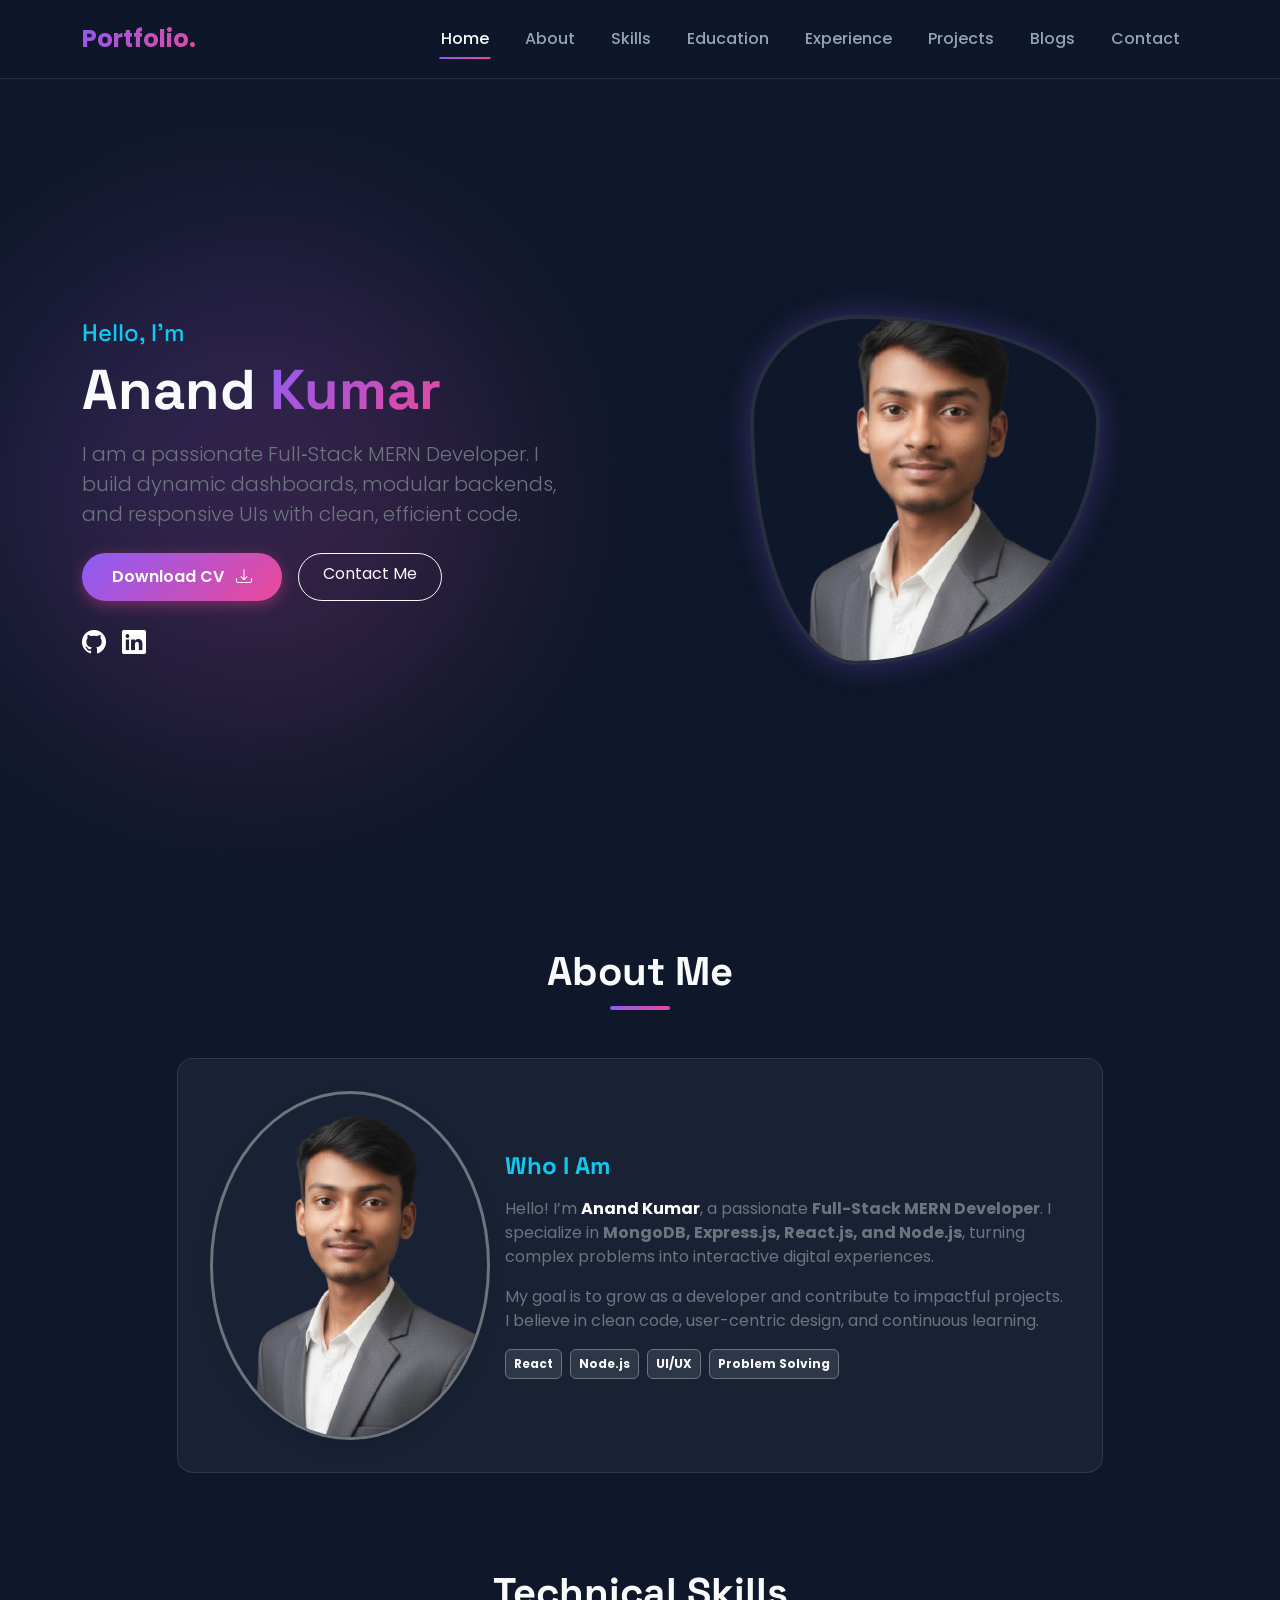
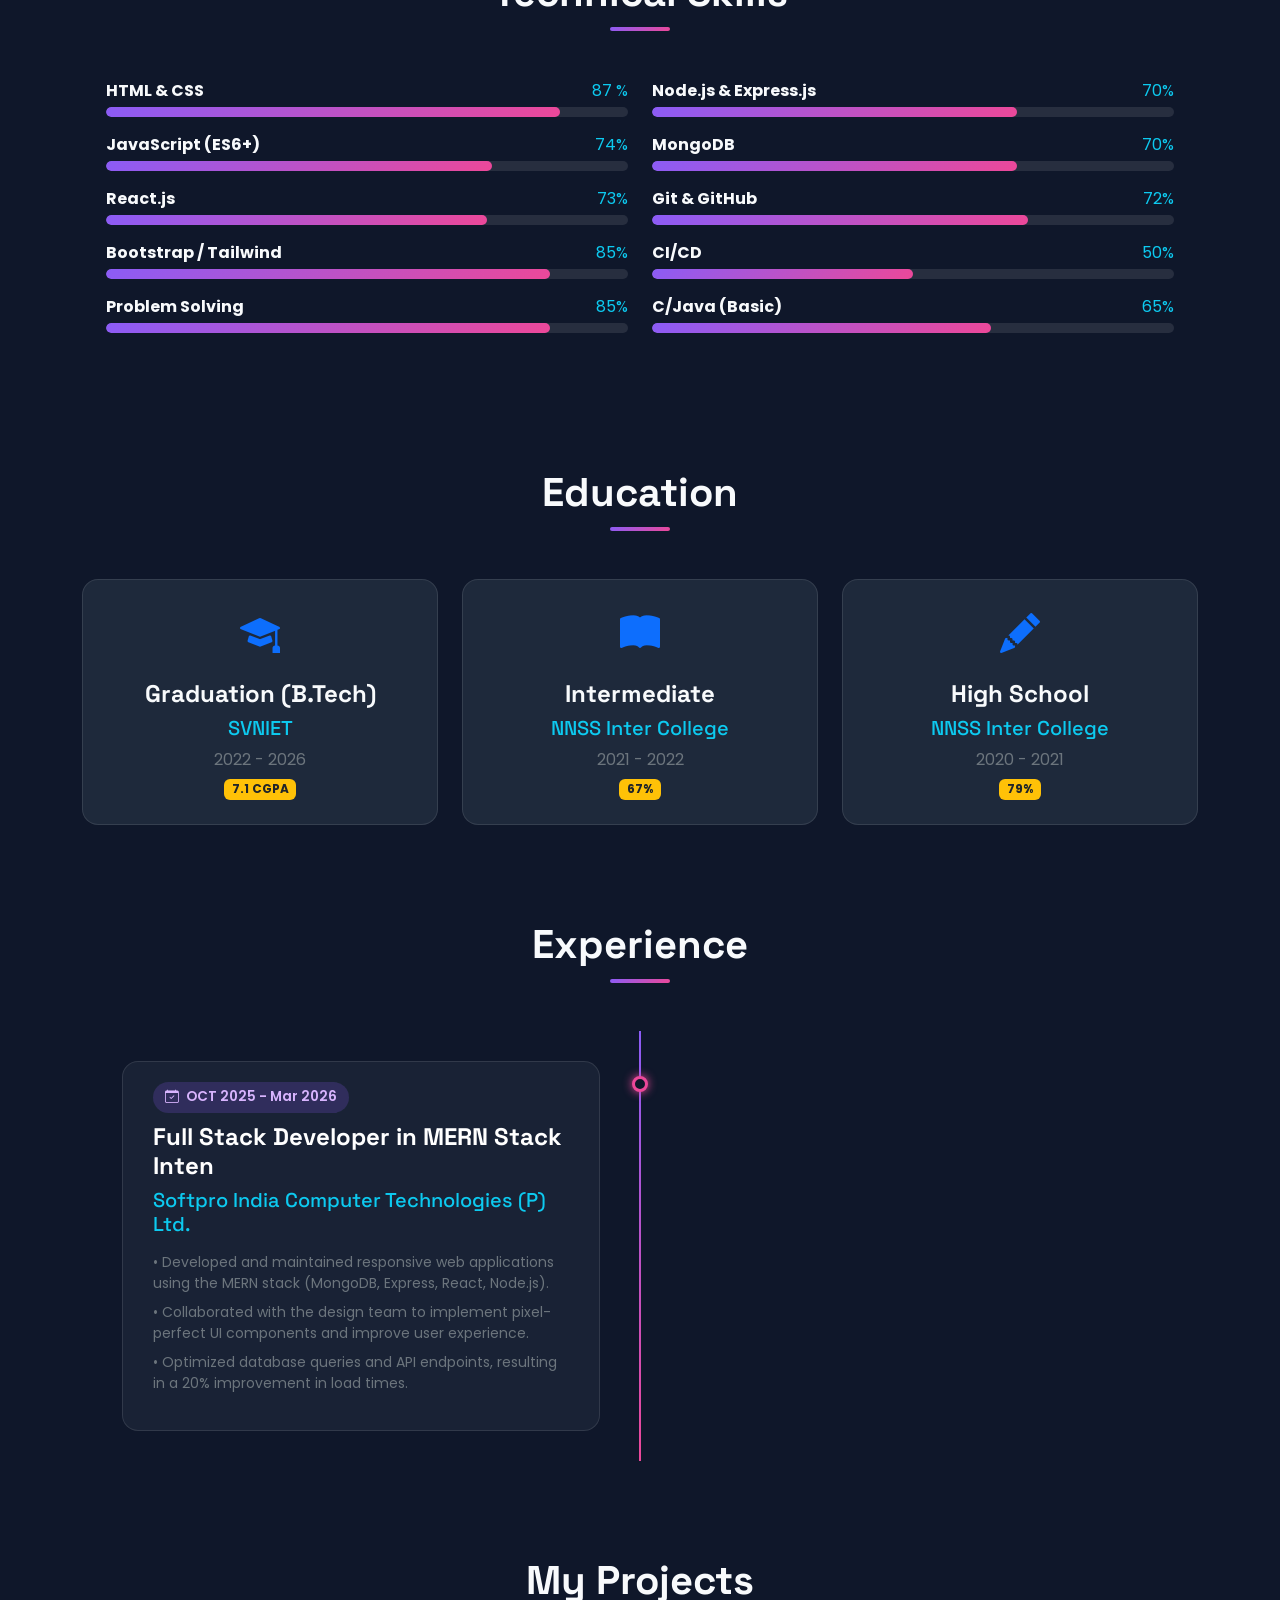
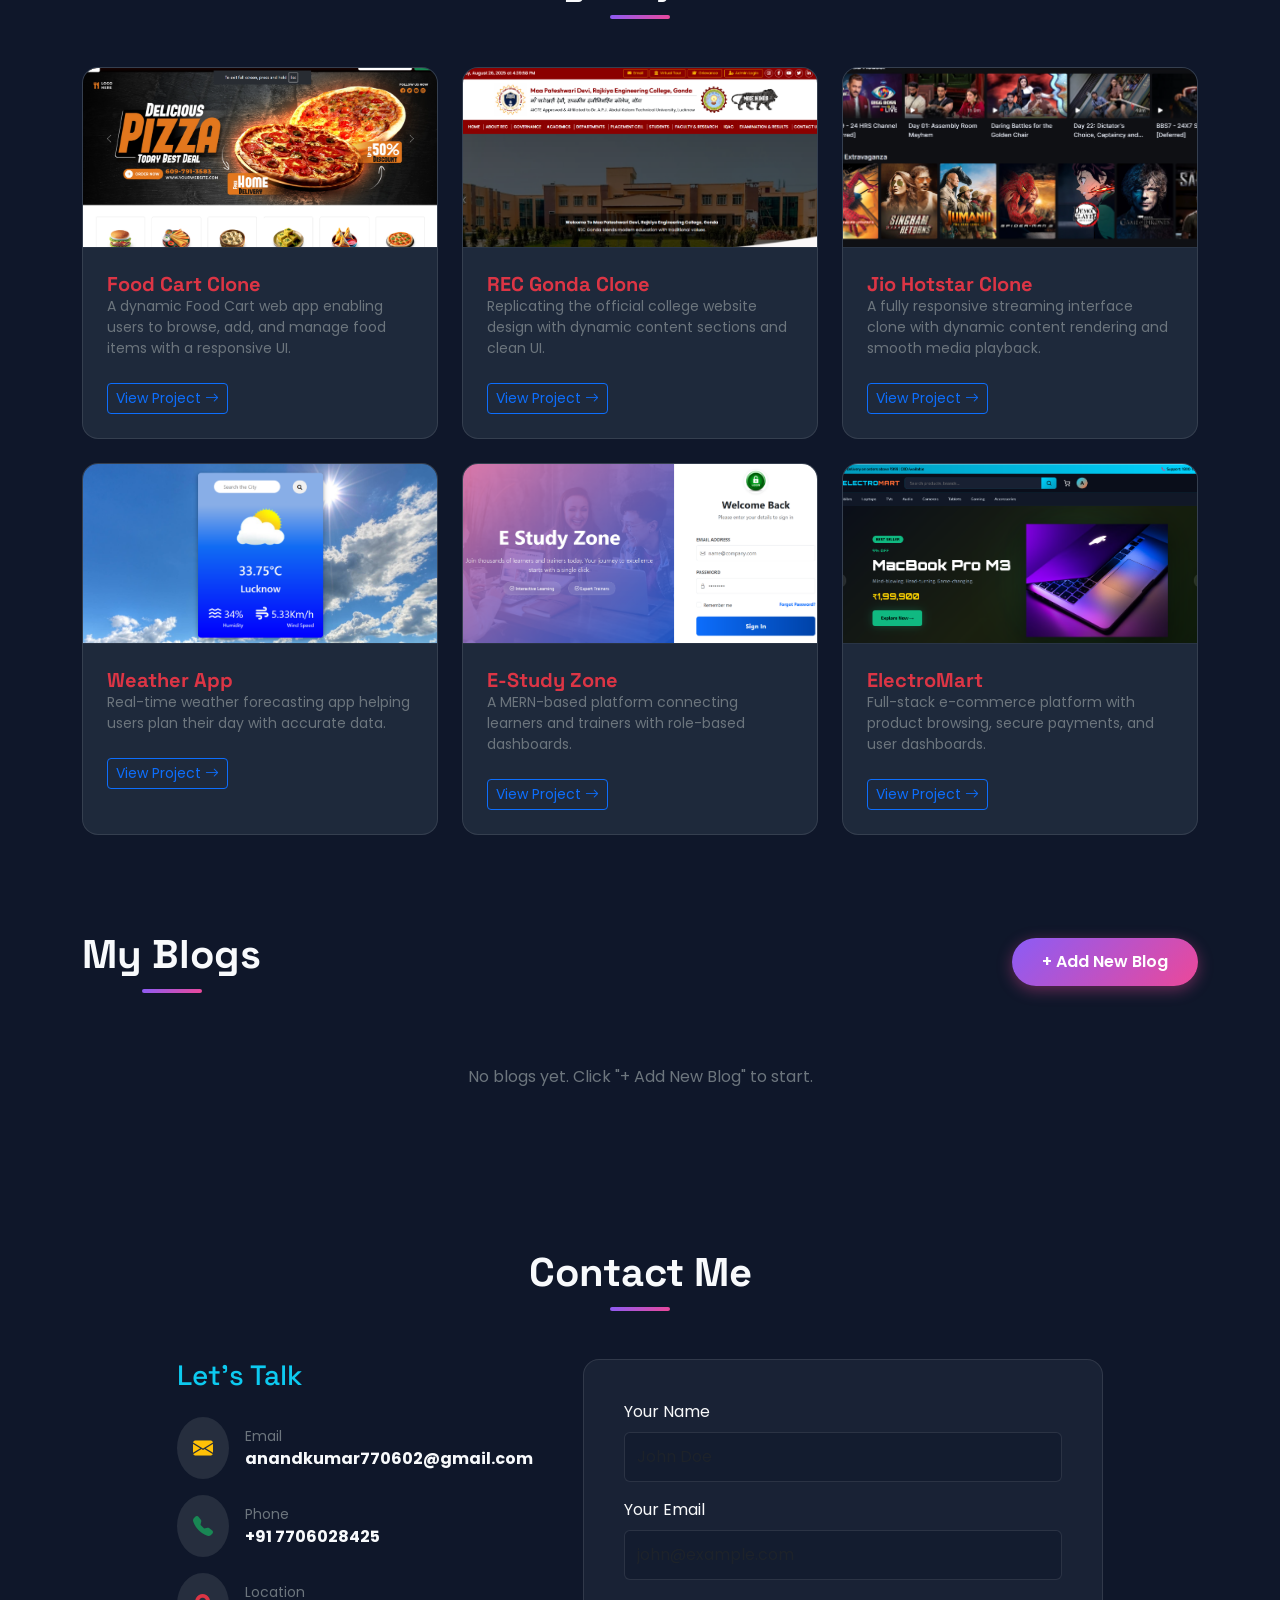
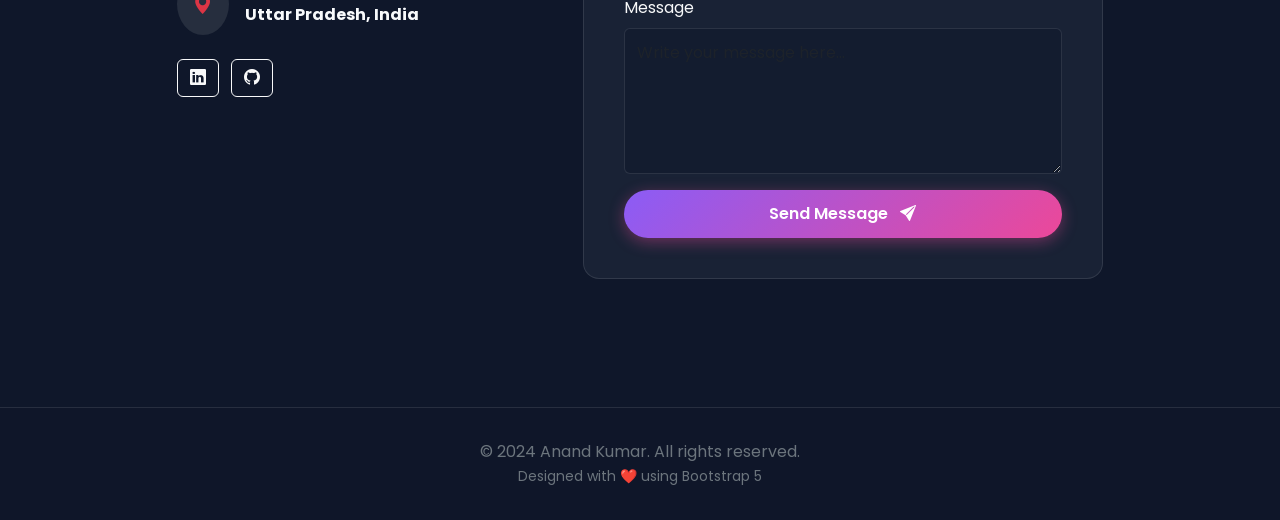
==== commit f154f0b6: "Added Experience Timeline section" ====
--- a/index.html
+++ b/index.html
@@ -1,459 +1,784 @@
-<!DOCTYPE html>
+<!doctype html>
 <html lang="en">
-
-<head>
-    <meta charset="utf-8">
-    <meta name="viewport" content="width=device-width, initial-scale=1">
+  <head>
+    <meta charset="utf-8" />
+    <meta name="viewport" content="width=device-width, initial-scale=1" />
     <title>Anand Kumar | Full Stack Developer</title>
-    
+
     <!-- Bootstrap 5 CSS -->
-    <link href="https://cdn.jsdelivr.net/npm/bootstrap@5.3.7/dist/css/bootstrap.min.css" rel="stylesheet"
-        integrity="sha384-LN+7fdVzj6u52u30Kp6M/trliBMCMKTyK833zpbD+pXdCLuTusPj697FH4R/5mcr" crossorigin="anonymous">
-    
+    <link
+      href="https://cdn.jsdelivr.net/npm/bootstrap@5.3.7/dist/css/bootstrap.min.css"
+      rel="stylesheet"
+      integrity="sha384-LN+7fdVzj6u52u30Kp6M/trliBMCMKTyK833zpbD+pXdCLuTusPj697FH4R/5mcr"
+      crossorigin="anonymous"
+    />
+
     <!-- Google Fonts -->
-    <link rel="preconnect" href="https://fonts.googleapis.com">
-    <link rel="preconnect" href="https://fonts.gstatic.com" crossorigin>
-    <link href="https://fonts.googleapis.com/css2?family=Poppins:wght@300;400;500;600;700&family=Space+Grotesk:wght@500;700&display=swap" rel="stylesheet">
-    
+    <link rel="preconnect" href="https://fonts.googleapis.com" />
+    <link rel="preconnect" href="https://fonts.gstatic.com" crossorigin />
+    <link
+      href="https://fonts.googleapis.com/css2?family=Poppins:wght@300;400;500;600;700&family=Space+Grotesk:wght@500;700&display=swap"
+      rel="stylesheet"
+    />
+
     <!-- Bootstrap Icons -->
-    <link rel="stylesheet" href="https://cdn.jsdelivr.net/npm/bootstrap-icons@1.11.1/font/bootstrap-icons.css">
-
-    <link rel="stylesheet" href="css/style.css">
-</head>
-
-<body data-bs-spy="scroll" data-bs-target="#mainNavbar" data-bs-offset="100" tabindex="0">
-
+    <link
+      rel="stylesheet"
+      href="https://cdn.jsdelivr.net/npm/bootstrap-icons@1.11.1/font/bootstrap-icons.css"
+    />
+
+    <link rel="stylesheet" href="css/style.css" />
+  </head>
+
+  <body
+    data-bs-spy="scroll"
+    data-bs-target="#mainNavbar"
+    data-bs-offset="100"
+    tabindex="0"
+  >
     <!-- Toast Container -->
     <div class="toast-container" id="toastContainer"></div>
 
     <!-- Navbar -->
     <nav class="navbar navbar-expand-lg fixed-top navbar-dark" id="mainNavbar">
-        <div class="container">
-            <a class="navbar-brand" href="#scrollspyHeading">Portfolio.</a>
-            <button class="navbar-toggler" type="button" data-bs-toggle="collapse" data-bs-target="#navbarNav"
-                aria-controls="navbarNav" aria-expanded="false" aria-label="Toggle navigation">
-                <span class="navbar-toggler-icon"></span>
-            </button>
-            <div class="collapse navbar-collapse justify-content-end" id="navbarNav">
-                <ul class="navbar-nav">
-                    <li class="nav-item"><a class="nav-link active" href="#scrollspyHeading">Home</a></li>
-                    <li class="nav-item"><a class="nav-link" href="#scrollspyHeading1">About</a></li>
-                    <li class="nav-item"><a class="nav-link" href="#scrollspyHeading2">Skills</a></li>
-                    <li class="nav-item"><a class="nav-link" href="#scrollspyHeading3">Education</a></li>
-                    <li class="nav-item"><a class="nav-link" href="#scrollspyHeading4">Projects</a></li>
-                    <li class="nav-item"><a class="nav-link" href="#scrollspyHeading5">Blogs</a></li>
-                    <li class="nav-item"><a class="nav-link" href="#scrollspyHeading6">Contact</a></li>
-                </ul>
-            </div>
-        </div>
+      <div class="container">
+        <a class="navbar-brand" href="#scrollspyHeading">Portfolio.</a>
+        <button
+          class="navbar-toggler"
+          type="button"
+          data-bs-toggle="collapse"
+          data-bs-target="#navbarNav"
+          aria-controls="navbarNav"
+          aria-expanded="false"
+          aria-label="Toggle navigation"
+        >
+          <span class="navbar-toggler-icon"></span>
+        </button>
+        <div
+          class="collapse navbar-collapse justify-content-end"
+          id="navbarNav"
+        >
+          <ul class="navbar-nav">
+            <li class="nav-item">
+              <a class="nav-link active" href="#scrollspyHeading">Home</a>
+            </li>
+            <li class="nav-item">
+              <a class="nav-link" href="#scrollspyHeading1">About</a>
+            </li>
+            <li class="nav-item">
+              <a class="nav-link" href="#scrollspyHeading2">Skills</a>
+            </li>
+            <li class="nav-item">
+              <a class="nav-link" href="#scrollspyHeading3">Education</a>
+            </li>
+            <li class="nav-item">
+              <a class="nav-link" href="#experience">Experience</a>
+            </li>
+            <li class="nav-item">
+              <a class="nav-link" href="#scrollspyHeading4">Projects</a>
+            </li>
+            <li class="nav-item">
+              <a class="nav-link" href="#scrollspyHeading5">Blogs</a>
+            </li>
+            <li class="nav-item">
+              <a class="nav-link" href="#scrollspyHeading6">Contact</a>
+            </li>
+          </ul>
+        </div>
+      </div>
     </nav>
 
     <!-- Hero Section -->
     <section id="scrollspyHeading" class="hero-section">
-        <div class="hero-blob"></div>
-        <div class="container">
-            <div class="row align-items-center">
-                <div class="col-lg-6 order-lg-1 order-2 fade-in-section">
-                    <h4 class="text-info mb-2">Hello, I'm</h4>
-                    <h1 class="hero-name mb-3">Anand <span class="text-gradient">Kumar</span></h1>
-                    <p class="lead text-secondary mb-4" style="max-width: 500px;">
-                        I am a passionate Full‑Stack MERN Developer. I build dynamic dashboards, modular backends, and responsive UIs with clean, efficient code.
-                    </p>
-                    <div class="d-flex gap-3 justify-content-lg-start justify-content-center">
-                        <button class="btn-custom" onclick="downloadCV()">Download CV <i class="bi bi-download ms-2"></i></button>
-                        <a href="#scrollspyHeading6" class="btn btn-outline-light rounded-pill px-4 py-2">Contact Me</a>
-                    </div>
-                    
-                    <div class="mt-4 d-flex gap-3 justify-content-lg-start justify-content-center">
-                        <a href="https://github.com/anand01kumar" class="text-white fs-4"><i class="bi bi-github"></i></a>
-                        <a href="www.linkedin.com/in/anand-kumar-96a088412" class="text-white fs-4"><i class="bi bi-linkedin"></i></a>
-                       
-                    </div>
-                </div>
-                <div class="col-lg-6 order-lg-2 order-1 text-center fade-in-section">
-                    <div class="profile-img-container">
-                        <!-- Placeholder used for demo. Replace 'src' with 'image/anands.png' -->
-                        <img src="image/anands.png" alt="Anand Kumar" class="profile-img">
-                    </div>
-                </div>
-            </div>
-        </div>
+      <div class="hero-blob"></div>
+      <div class="container">
+        <div class="row align-items-center">
+          <div class="col-lg-6 order-lg-1 order-2 fade-in-section">
+            <h4 class="text-info mb-2">Hello, I'm</h4>
+            <h1 class="hero-name mb-3">
+              Anand <span class="text-gradient">Kumar</span>
+            </h1>
+            <p class="lead text-secondary mb-4" style="max-width: 500px">
+              I am a passionate Full‑Stack MERN Developer. I build dynamic
+              dashboards, modular backends, and responsive UIs with clean,
+              efficient code.
+            </p>
+            <div
+              class="d-flex gap-3 justify-content-lg-start justify-content-center"
+            >
+              <button class="btn-custom" onclick="downloadCV()">
+                Download CV <i class="bi bi-download ms-2"></i>
+              </button>
+              <a
+                href="#scrollspyHeading6"
+                class="btn btn-outline-light rounded-pill px-4 py-2"
+                >Contact Me</a
+              >
+            </div>
+
+            <div
+              class="mt-4 d-flex gap-3 justify-content-lg-start justify-content-center"
+            >
+              <a href="https://github.com/anand01kumar" class="text-white fs-4"
+                ><i class="bi bi-github"></i
+              ></a>
+              <a
+                href="www.linkedin.com/in/anand-kumar-96a088412"
+                class="text-white fs-4"
+                ><i class="bi bi-linkedin"></i
+              ></a>
+            </div>
+          </div>
+          <div class="col-lg-6 order-lg-2 order-1 text-center fade-in-section">
+            <div class="profile-img-container">
+              <!-- Placeholder used for demo. Replace 'src' with 'image/anands.png' -->
+              <img
+                src="image/anands.png"
+                alt="Anand Kumar"
+                class="profile-img"
+              />
+            </div>
+          </div>
+        </div>
+      </div>
     </section>
 
     <!-- About Section -->
     <section id="scrollspyHeading1" class="py-5">
-        <div class="container">
-            <div class="text-center fade-in-section">
-                <div class="section-title">
-                    <h2>About Me</h2>
+      <div class="container">
+        <div class="text-center fade-in-section">
+          <div class="section-title">
+            <h2>About Me</h2>
+          </div>
+        </div>
+        <div class="row justify-content-center fade-in-section">
+          <div class="col-lg-10">
+            <div class="about-card text-center text-lg-start">
+              <div class="row align-items-center">
+                <div class="col-md-4 mb-4 mb-md-0 text-center">
+                  <img
+                    src="image/anands.png"
+                    class="rounded-circle border border-3 border-secondary shadow img-fluid"
+                    alt="Profile"
+                    style="max-width: 280px; height: auto"
+                  />
                 </div>
-            </div>
-            <div class="row justify-content-center fade-in-section">
-                <div class="col-lg-10">
-                    <div class="about-card text-center text-lg-start">
-                        <div class="row align-items-center">
-                            <div class="col-md-4 mb-4 mb-md-0 text-center">
-                                                            <img src="image/anands.png" class="rounded-circle border border-3 border-secondary shadow img-fluid" alt="Profile" style="max-width: 280px; height: auto;">
-
-                            </div>
-                            <div class="col-md-8">
-                                <h4 class="fw-bold mb-3 text-info">Who I Am</h4>
-                                <p class="text-secondary">
-                                    Hello! I’m <span class="text-white fw-bold">Anand Kumar</span>, a passionate <strong>Full-Stack MERN Developer</strong>. 
-                                    I specialize in <strong>MongoDB, Express.js, React.js, and Node.js</strong>, turning complex problems into interactive digital experiences.
-                                </p>
-                                <p class="text-secondary mb-3">
-                                    My goal is to grow as a developer and contribute to impactful projects. I believe in clean code, user-centric design, and continuous learning.
-                                </p>
-                                <div class="d-flex flex-wrap gap-2 justify-content-center justify-content-lg-start">
-                                    <span class="badge bg-secondary bg-opacity-25 text-light border border-secondary p-2">React</span>
-                                    <span class="badge bg-secondary bg-opacity-25 text-light border border-secondary p-2">Node.js</span>
-                                    <span class="badge bg-secondary bg-opacity-25 text-light border border-secondary p-2">UI/UX</span>
-                                    <span class="badge bg-secondary bg-opacity-25 text-light border border-secondary p-2">Problem Solving</span>
-                                </div>
-                            </div>
-                        </div>
-                    </div>
+                <div class="col-md-8">
+                  <h4 class="fw-bold mb-3 text-info">Who I Am</h4>
+                  <p class="text-secondary">
+                    Hello! I’m
+                    <span class="text-white fw-bold">Anand Kumar</span>, a
+                    passionate <strong>Full-Stack MERN Developer</strong>. I
+                    specialize in
+                    <strong>MongoDB, Express.js, React.js, and Node.js</strong>,
+                    turning complex problems into interactive digital
+                    experiences.
+                  </p>
+                  <p class="text-secondary mb-3">
+                    My goal is to grow as a developer and contribute to
+                    impactful projects. I believe in clean code, user-centric
+                    design, and continuous learning.
+                  </p>
+                  <div
+                    class="d-flex flex-wrap gap-2 justify-content-center justify-content-lg-start"
+                  >
+                    <span
+                      class="badge bg-secondary bg-opacity-25 text-light border border-secondary p-2"
+                      >React</span
+                    >
+                    <span
+                      class="badge bg-secondary bg-opacity-25 text-light border border-secondary p-2"
+                      >Node.js</span
+                    >
+                    <span
+                      class="badge bg-secondary bg-opacity-25 text-light border border-secondary p-2"
+                      >UI/UX</span
+                    >
+                    <span
+                      class="badge bg-secondary bg-opacity-25 text-light border border-secondary p-2"
+                      >Problem Solving</span
+                    >
+                  </div>
                 </div>
-            </div>
-        </div>
+              </div>
+            </div>
+          </div>
+        </div>
+      </div>
     </section>
 
     <!-- Skills Section -->
     <section id="scrollspyHeading2" class="py-5 bg-opacity-10">
-        <div class="container">
-            <div class="text-center fade-in-section">
-                <div class="section-title">
-                    <h2>Technical Skills</h2>
-                </div>
-            </div>
-            <div class="row px-4 fade-in-section">
-                <!-- Left: Core Tech -->
-                <div class="col-md-6 mb-4">
-                    <div class="skill-item mb-3">
-                        <div class="d-flex justify-content-between mb-1">
-                            <span class="fw-bold">HTML & CSS</span>
-                            <span class="text-info">90%</span>
-                        </div>
-                        <div class="progress">
-                            <div class="progress-bar" style="width: 90%"></div>
-                        </div>
-                    </div>
-                    <div class="skill-item mb-3">
-                        <div class="d-flex justify-content-between mb-1">
-                            <span class="fw-bold">JavaScript (ES6+)</span>
-                            <span class="text-info">85%</span>
-                        </div>
-                        <div class="progress">
-                            <div class="progress-bar" style="width: 85%"></div>
-                        </div>
-                    </div>
-                    <div class="skill-item mb-3">
-                        <div class="d-flex justify-content-between mb-1">
-                            <span class="fw-bold">React.js</span>
-                            <span class="text-info">80%</span>
-                        </div>
-                        <div class="progress">
-                            <div class="progress-bar" style="width: 80%"></div>
-                        </div>
-                    </div>
-                    <div class="skill-item mb-3">
-                        <div class="d-flex justify-content-between mb-1">
-                            <span class="fw-bold">Bootstrap / Tailwind</span>
-                            <span class="text-info">85%</span>
-                        </div>
-                        <div class="progress">
-                            <div class="progress-bar" style="width: 85%"></div>
-                        </div>
-                    </div>
-                </div>
-
-                <!-- Right: Backend & Tools -->
-                <div class="col-md-6 mb-4">
-                    <div class="skill-item mb-3">
-                        <div class="d-flex justify-content-between mb-1">
-                            <span class="fw-bold">Node.js & Express.js</span>
-                            <span class="text-info">75%</span>
-                        </div>
-                        <div class="progress">
-                            <div class="progress-bar" style="width: 75%"></div>
-                        </div>
-                    </div>
-                    <div class="skill-item mb-3">
-                        <div class="d-flex justify-content-between mb-1">
-                            <span class="fw-bold">MongoDB</span>
-                            <span class="text-info">70%</span>
-                        </div>
-                        <div class="progress">
-                            <div class="progress-bar" style="width: 70%"></div>
-                        </div>
-                    </div>
-                    <div class="skill-item mb-3">
-                        <div class="d-flex justify-content-between mb-1">
-                            <span class="fw-bold">Git & GitHub</span>
-                            <span class="text-info">80%</span>
-                        </div>
-                        <div class="progress">
-                            <div class="progress-bar" style="width: 80%"></div>
-                        </div>
-                    </div>
-                </div>
-            </div>
-        </div>
+      <div class="container">
+        <div class="text-center fade-in-section">
+          <div class="section-title">
+            <h2>Technical Skills</h2>
+          </div>
+        </div>
+        <div class="row px-4 fade-in-section">
+          <!-- Left: Core Tech -->
+          <div class="col-md-6 mb-4">
+            <div class="skill-item mb-3">
+              <div class="d-flex justify-content-between mb-1">
+                <span class="fw-bold">HTML & CSS</span>
+                <span class="text-info">87 %</span>
+              </div>
+              <div class="progress">
+                <div class="progress-bar" style="width: 87%"></div>
+              </div>
+            </div>
+            <div class="skill-item mb-3">
+              <div class="d-flex justify-content-between mb-1">
+                <span class="fw-bold">JavaScript (ES6+)</span>
+                <span class="text-info">74%</span>
+              </div>
+              <div class="progress">
+                <div class="progress-bar" style="width: 74%"></div>
+              </div>
+            </div>
+            <div class="skill-item mb-3">
+              <div class="d-flex justify-content-between mb-1">
+                <span class="fw-bold">React.js</span>
+                <span class="text-info">73%</span>
+              </div>
+              <div class="progress">
+                <div class="progress-bar" style="width: 73%"></div>
+              </div>
+            </div>
+            <div class="skill-item mb-3">
+              <div class="d-flex justify-content-between mb-1">
+                <span class="fw-bold">Bootstrap / Tailwind</span>
+                <span class="text-info">85%</span>
+              </div>
+              <div class="progress">
+                <div class="progress-bar" style="width: 85%"></div>
+              </div>
+            </div>
+            <div class="skill-item mb-3">
+              <div class="d-flex justify-content-between mb-1">
+                <span class="fw-bold">Problem Solving</span>
+                <span class="text-info">85%</span>
+              </div>
+              <div class="progress">
+                <div class="progress-bar" style="width: 85%"></div>
+              </div>
+            </div>
+          </div>
+
+          <!-- Right: Backend & Tools -->
+          <div class="col-md-6 mb-4">
+            <div class="skill-item mb-3">
+              <div class="d-flex justify-content-between mb-1">
+                <span class="fw-bold">Node.js & Express.js</span>
+                <span class="text-info">70%</span>
+              </div>
+              <div class="progress">
+                <div class="progress-bar" style="width: 70%"></div>
+              </div>
+            </div>
+            <div class="skill-item mb-3">
+              <div class="d-flex justify-content-between mb-1">
+                <span class="fw-bold">MongoDB</span>
+                <span class="text-info">70%</span>
+              </div>
+              <div class="progress">
+                <div class="progress-bar" style="width: 70%"></div>
+              </div>
+            </div>
+            <div class="skill-item mb-3">
+              <div class="d-flex justify-content-between mb-1">
+                <span class="fw-bold">Git & GitHub</span>
+                <span class="text-info">72%</span>
+              </div>
+              <div class="progress">
+                <div class="progress-bar" style="width: 72%"></div>
+              </div>
+            </div>
+            <div class="skill-item mb-3">
+              <div class="d-flex justify-content-between mb-1">
+                <span class="fw-bold">CI/CD</span>
+                <span class="text-info">50%</span>
+              </div>
+              <div class="progress">
+                <div class="progress-bar" style="width: 50%"></div>
+              </div>
+            </div>
+            <div class="skill-item mb-3">
+              <div class="d-flex justify-content-between mb-1">
+                <span class="fw-bold">C/Java (Basic)</span>
+                <span class="text-info">65%</span>
+              </div>
+              <div class="progress">
+                <div class="progress-bar" style="width: 65%"></div>
+              </div>
+            </div>
+            
+          </div>
+        </div>
+      </div>
     </section>
 
     <!-- Education Section -->
     <section id="scrollspyHeading3" class="py-5">
-        <div class="container">
-            <div class="text-center fade-in-section">
-                <div class="section-title">
-                    <h2>Education</h2>
+      <div class="container">
+        <div class="text-center fade-in-section">
+          <div class="section-title">
+            <h2>Education</h2>
+          </div>
+        </div>
+        <div class="row g-4 justify-content-center fade-in-section">
+          <div class="col-md-4">
+            <div class="custom-card p-4 text-center">
+              <div class="mb-3 text-primary">
+                <i class="bi bi-mortarboard-fill fs-1"></i>
+              </div>
+              <h4 class="fw-bold">Graduation (B.Tech)</h4>
+              <h5 class="text-info my-2">SVNIET</h5>
+              <p class="text-secondary mb-1">2022 - 2026</p>
+              <span class="badge bg-warning text-dark fw-bold">7.1 CGPA</span>
+            </div>
+          </div>
+          <div class="col-md-4">
+            <div class="custom-card p-4 text-center">
+              <div class="mb-3 text-primary">
+                <i class="bi bi-book-fill fs-1"></i>
+              </div>
+              <h4 class="fw-bold">Intermediate</h4>
+              <h5 class="text-info my-2">NNSS Inter College</h5>
+              <p class="text-secondary mb-1">2021 - 2022</p>
+              <span class="badge bg-warning text-dark fw-bold">67%</span>
+            </div>
+          </div>
+          <div class="col-md-4">
+            <div class="custom-card p-4 text-center">
+              <div class="mb-3 text-primary">
+                <i class="bi bi-pencil-fill fs-1"></i>
+              </div>
+              <h4 class="fw-bold">High School</h4>
+              <h5 class="text-info my-2">NNSS Inter College</h5>
+              <p class="text-secondary mb-1">2020 - 2021</p>
+              <span class="badge bg-warning text-dark fw-bold">79%</span>
+            </div>
+          </div>
+        </div>
+      </div>
+    </section>
+    <!-- Experience Section -->
+<section id="experience" class="py-5">
+    <div class="container">
+        <div class="text-center fade-in-section">
+            <div class="section-title">
+                <h2>Experience</h2>
+            </div>
+        </div>
+        
+        <div class="timeline fade-in-section">
+            
+            <!-- Experience Item 1 (Left) -->
+            <div class="timeline-item left">
+                <div class="timeline-content">
+                    <span class="date-badge"><i class="bi bi-calendar-check me-1"></i> OCT 2025 - Mar 2026</span>
+                    <h4 class="fw-bold text-white">Full Stack Developer in MERN Stack Inten</h4>
+                    <h5 class="text-info mb-3">Softpro India Computer Technologies (P) Ltd.</h5>
+                    <p class="text-secondary small mb-2">
+                        • Developed and maintained responsive web applications using the MERN stack (MongoDB, Express, React, Node.js).
+                    </p>
+                    <p class="text-secondary small mb-2">
+                        • Collaborated with the design team to implement pixel-perfect UI components and improve user experience.
+                    </p>
+                    <p class="text-secondary small">
+                        • Optimized database queries and API endpoints, resulting in a 20% improvement in load times.
+                    </p>
                 </div>
             </div>
-            <div class="row g-4 justify-content-center fade-in-section">
-                <div class="col-md-4">
-                    <div class="custom-card p-4 text-center">
-                        <div class="mb-3 text-primary">
-                            <i class="bi bi-mortarboard-fill fs-1"></i>
-                        </div>
-                        <h4 class="fw-bold">Graduation (B.Tech)</h4>
-                        <h5 class="text-info my-2">SVNIET</h5>
-                        <p class="text-secondary mb-1">2022 - 2026</p>
-                        <span class="badge bg-warning text-dark fw-bold">7.1 CGPA</span>
-                    </div>
-                </div>
-                <div class="col-md-4">
-                    <div class="custom-card p-4 text-center">
-                        <div class="mb-3 text-primary">
-                            <i class="bi bi-book-fill fs-1"></i>
-                        </div>
-                        <h4 class="fw-bold">Intermediate</h4>
-                        <h5 class="text-info my-2">NNSS Inter College</h5>
-                        <p class="text-secondary mb-1">2021 - 2022</p>
-                        <span class="badge bg-warning text-dark fw-bold">67%</span>
-                    </div>
-                </div>
-                <div class="col-md-4">
-                    <div class="custom-card p-4 text-center">
-                        <div class="mb-3 text-primary">
-                            <i class="bi bi-pencil-fill fs-1"></i>
-                        </div>
-                        <h4 class="fw-bold">High School</h4>
-                        <h5 class="text-info my-2">NNSS Inter College</h5>
-                        <p class="text-secondary mb-1">2020 - 2021</p>
-                        <span class="badge bg-warning text-dark fw-bold">79%</span>
-                    </div>
-                </div>
-            </div>
-        </div>
-    </section>
+
+           
+
+           
+
+        </div>
+    </div>
+</section>
 
     <!-- Projects Section -->
     <section id="scrollspyHeading4" class="py-5">
-        <div class="container">
-            <div class="text-center fade-in-section">
-                <div class="section-title">
-                    <h2>My Projects</h2>
-                </div>
-            </div>
-            <div class="row row-cols-1 row-cols-md-2 row-cols-lg-3 g-4 fade-in-section">
-                <!-- Project 1 -->
-                <div class="col">
-                    <div class="custom-card">
-                        <!-- Placeholder image -->
-                        <img src="image/Screenshot 2025-08-26 163847.png" class="card-img-top" alt="Food Cart">
-                        <div class="card-body p-4">
-                            <h5 class="card-title fw-bold text-danger">Food Cart Clone</h5>
-                            <p class="card-text text-secondary small">A dynamic Food Cart web app enabling users to browse, add, and manage food items with a responsive UI.</p>
-                            <a href="https://github.com/anand01kumar" target="_blank" class="btn btn-sm btn-outline-primary mt-2">View Project <i class="bi bi-arrow-right"></i></a>
-                        </div>
-                    </div>
-                </div>
-                <!-- Project 2 -->
-                <div class="col">
-                    <div class="custom-card">
-                        <img src="image/Screenshot 2025-08-26 164008.png" class="card-img-top" alt="REC Clone">
-                        <div class="card-body p-4">
-                            <h5 class="card-title fw-bold text-danger">REC Gonda Clone</h5>
-                            <p class="card-text text-secondary small">Replicating the official college website design with dynamic content sections and clean UI.</p>
-                            <a href="https://github.com/anand01kumar" target="_blank" class="btn btn-sm btn-outline-primary mt-2">View Project <i class="bi bi-arrow-right"></i></a>
-                        </div>
-                    </div>
-                </div>
-                <!-- Project 3 -->
-                <div class="col">
-                    <div class="custom-card">
-                        <img src="image/Screenshot 2025-08-26 164209.png" class="card-img-top" alt="Jio Hotstar">
-                        <div class="card-body p-4">
-                            <h5 class="card-title fw-bold text-danger">Jio Hotstar Clone</h5>
-                            <p class="card-text text-secondary small">A fully responsive streaming interface clone with dynamic content rendering and smooth media playback.</p>
-                            <a href="https://github.com/anand01kumar" target="_blank" class="btn btn-sm btn-outline-primary mt-2">View Project <i class="bi bi-arrow-right"></i></a>
-                        </div>
-                    </div>
-                </div>
-                <!-- Project 4 -->
-                <div class="col">
-                    <div class="custom-card">
-                        <img src="image/WeatherApp.png" class="card-img-top" alt="Weather App">
-                        <div class="card-body p-4">
-                            <h5 class="card-title fw-bold text-danger">Weather App</h5>
-                            <p class="card-text text-secondary small">Real-time weather forecasting app helping users plan their day with accurate data.</p>
-                            <a href="https://frontend-project-three-jade.vercel.app/" target="_blank" class="btn btn-sm btn-outline-primary mt-2">View Project <i class="bi bi-arrow-right"></i></a>
-                        </div>
-                    </div>
-                </div>
-                <!-- Project 5 -->
-                <div class="col">
-                    <div class="custom-card">
-                        <img src="image/Screenshot 2026-06-12 001501.png" class="card-img-top" alt="E Study Zone">
-                        <div class="card-body p-4">
-                            <h5 class="card-title fw-bold text-danger">E-Study Zone</h5>
-                            <p class="card-text text-secondary small">A MERN-based platform connecting learners and trainers with role-based dashboards.</p>
-                            <a href="https://e-study-zone-seven.vercel.app/" target="_blank" class="btn btn-sm btn-outline-primary mt-2">View Project <i class="bi bi-arrow-right"></i></a>
-                        </div>
-                    </div>
-                </div>
-                <!-- Project 6 -->
-                <div class="col">
-                    <div class="custom-card">
-                        <img src="image/Screenshot 2026-03-28 105637.png" class="card-img-top" alt="ElectroMart">
-                        <div class="card-body p-4">
-                            <h5 class="card-title fw-bold text-danger">ElectroMart</h5>
-                            <p class="card-text text-secondary small">Full-stack e-commerce platform with product browsing, secure payments, and user dashboards.</p>
-                            <a href="https://github.com/anand01kumar" target="_blank" class="btn btn-sm btn-outline-primary mt-2">View Project <i class="bi bi-arrow-right"></i></a>
-                        </div>
-                    </div>
-                </div>
-            </div>
-        </div>
+      <div class="container">
+        <div class="text-center fade-in-section">
+          <div class="section-title">
+            <h2>My Projects</h2>
+          </div>
+        </div>
+        <div
+          class="row row-cols-1 row-cols-md-2 row-cols-lg-3 g-4 fade-in-section"
+        >
+          <!-- Project 1 -->
+          <div class="col">
+            <div class="custom-card">
+              <!-- Placeholder image -->
+              <img
+                src="image/Screenshot 2025-08-26 163847.png"
+                class="card-img-top"
+                alt="Food Cart"
+              />
+              <div class="card-body p-4">
+                <h5 class="card-title fw-bold text-danger">Food Cart Clone</h5>
+                <p class="card-text text-secondary small">
+                  A dynamic Food Cart web app enabling users to browse, add, and
+                  manage food items with a responsive UI.
+                </p>
+                <a
+                  href="https://github.com/anand01kumar"
+                  target="_blank"
+                  class="btn btn-sm btn-outline-primary mt-2"
+                  >View Project <i class="bi bi-arrow-right"></i
+                ></a>
+              </div>
+            </div>
+          </div>
+          <!-- Project 2 -->
+          <div class="col">
+            <div class="custom-card">
+              <img
+                src="image/Screenshot 2025-08-26 164008.png"
+                class="card-img-top"
+                alt="REC Clone"
+              />
+              <div class="card-body p-4">
+                <h5 class="card-title fw-bold text-danger">REC Gonda Clone</h5>
+                <p class="card-text text-secondary small">
+                  Replicating the official college website design with dynamic
+                  content sections and clean UI.
+                </p>
+                <a
+                  href="https://github.com/anand01kumar"
+                  target="_blank"
+                  class="btn btn-sm btn-outline-primary mt-2"
+                  >View Project <i class="bi bi-arrow-right"></i
+                ></a>
+              </div>
+            </div>
+          </div>
+          <!-- Project 3 -->
+          <div class="col">
+            <div class="custom-card">
+              <img
+                src="image/Screenshot 2025-08-26 164209.png"
+                class="card-img-top"
+                alt="Jio Hotstar"
+              />
+              <div class="card-body p-4">
+                <h5 class="card-title fw-bold text-danger">
+                  Jio Hotstar Clone
+                </h5>
+                <p class="card-text text-secondary small">
+                  A fully responsive streaming interface clone with dynamic
+                  content rendering and smooth media playback.
+                </p>
+                <a
+                  href="https://github.com/anand01kumar"
+                  target="_blank"
+                  class="btn btn-sm btn-outline-primary mt-2"
+                  >View Project <i class="bi bi-arrow-right"></i
+                ></a>
+              </div>
+            </div>
+          </div>
+          <!-- Project 4 -->
+          <div class="col">
+            <div class="custom-card">
+              <img
+                src="image/WeatherApp.png"
+                class="card-img-top"
+                alt="Weather App"
+              />
+              <div class="card-body p-4">
+                <h5 class="card-title fw-bold text-danger">Weather App</h5>
+                <p class="card-text text-secondary small">
+                  Real-time weather forecasting app helping users plan their day
+                  with accurate data.
+                </p>
+                <a
+                  href="https://frontend-project-three-jade.vercel.app/"
+                  target="_blank"
+                  class="btn btn-sm btn-outline-primary mt-2"
+                  >View Project <i class="bi bi-arrow-right"></i
+                ></a>
+              </div>
+            </div>
+          </div>
+          <!-- Project 5 -->
+          <div class="col">
+            <div class="custom-card">
+              <img
+                src="image/Screenshot 2026-06-12 001501.png"
+                class="card-img-top"
+                alt="E Study Zone"
+              />
+              <div class="card-body p-4">
+                <h5 class="card-title fw-bold text-danger">E-Study Zone</h5>
+                <p class="card-text text-secondary small">
+                  A MERN-based platform connecting learners and trainers with
+                  role-based dashboards.
+                </p>
+                <a
+                  href="https://e-study-zone-seven.vercel.app/"
+                  target="_blank"
+                  class="btn btn-sm btn-outline-primary mt-2"
+                  >View Project <i class="bi bi-arrow-right"></i
+                ></a>
+              </div>
+            </div>
+          </div>
+          <!-- Project 6 -->
+          <div class="col">
+            <div class="custom-card">
+              <img
+                src="image/Screenshot 2026-03-28 105637.png"
+                class="card-img-top"
+                alt="ElectroMart"
+              />
+              <div class="card-body p-4">
+                <h5 class="card-title fw-bold text-danger">ElectroMart</h5>
+                <p class="card-text text-secondary small">
+                  Full-stack e-commerce platform with product browsing, secure
+                  payments, and user dashboards.
+                </p>
+                <a
+                  href="https://github.com/anand01kumar"
+                  target="_blank"
+                  class="btn btn-sm btn-outline-primary mt-2"
+                  >View Project <i class="bi bi-arrow-right"></i
+                ></a>
+              </div>
+            </div>
+          </div>
+        </div>
+      </div>
     </section>
 
     <!-- Blogs Section -->
     <section id="scrollspyHeading5" class="py-5">
-        <div class="container">
-            <div class="d-flex justify-content-between align-items-center mb-4 fade-in-section">
-                <div class="section-title mb-0">
-                    <h2>My Blogs</h2>
-                </div>
-                <button class="btn-custom btn-sm" data-bs-toggle="modal" data-bs-target="#blogModal" onclick="clearForm()">+ Add New Blog</button>
-            </div>
-
-            <div class="row g-4" id="blogData">
-                <!-- Blogs will be injected here via JS -->
-            </div>
-        </div>
+      <div class="container">
+        <div
+          class="d-flex justify-content-between align-items-center mb-4 fade-in-section"
+        >
+          <div class="section-title mb-0">
+            <h2>My Blogs</h2>
+          </div>
+          <button
+            class="btn-custom btn-sm"
+            data-bs-toggle="modal"
+            data-bs-target="#blogModal"
+            onclick="clearForm()"
+          >
+            + Add New Blog
+          </button>
+        </div>
+
+        <div class="row g-4" id="blogData">
+          <!-- Blogs will be injected here via JS -->
+        </div>
+      </div>
     </section>
 
     <!-- Contact Section -->
     <section id="scrollspyHeading6" class="py-5">
-        <div class="container">
-            <div class="text-center fade-in-section">
-                <div class="section-title">
-                    <h2>Contact Me</h2>
+      <div class="container">
+        <div class="text-center fade-in-section">
+          <div class="section-title">
+            <h2>Contact Me</h2>
+          </div>
+        </div>
+        <div class="row justify-content-center fade-in-section">
+          <div class="col-lg-10">
+            <div class="row g-5">
+              <!-- Info -->
+              <div class="col-md-5">
+                <div class="contact-info h-100">
+                  <h3 class="mb-4 text-info">Let's Talk</h3>
+                  <div class="d-flex align-items-center mb-3">
+                    <div
+                      class="bg-secondary bg-opacity-25 p-3 rounded-circle me-3 text-warning"
+                    >
+                      <i class="bi bi-envelope-fill fs-5"></i>
+                    </div>
+                    <div>
+                      <p class="mb-0 text-secondary small">Email</p>
+                      <p class="mb-0 fw-bold">anandkumar770602@gmail.com</p>
+                    </div>
+                  </div>
+                  <div class="d-flex align-items-center mb-3">
+                    <div
+                      class="bg-secondary bg-opacity-25 p-3 rounded-circle me-3 text-success"
+                    >
+                      <i class="bi bi-telephone-fill fs-5"></i>
+                    </div>
+                    <div>
+                      <p class="mb-0 text-secondary small">Phone</p>
+                      <p class="mb-0 fw-bold">+91 7706028425</p>
+                    </div>
+                  </div>
+                  <div class="d-flex align-items-center mb-3">
+                    <div
+                      class="bg-secondary bg-opacity-25 p-3 rounded-circle me-3 text-danger"
+                    >
+                      <i class="bi bi-geo-alt-fill fs-5"></i>
+                    </div>
+                    <div>
+                      <p class="mb-0 text-secondary small">Location</p>
+                      <p class="mb-0 fw-bold">Uttar Pradesh, India</p>
+                    </div>
+                  </div>
+                  <div class="mt-4">
+                    <a
+                      href="www.linkedin.com/in/anand-kumar-96a088412"
+                      class="btn btn-outline-light me-2"
+                      ><i class="bi bi-linkedin"></i
+                    ></a>
+                    <a
+                      href="https://github.com/anand01kumar"
+                      class="btn btn-outline-light me-2"
+                      ><i class="bi bi-github"></i
+                    ></a>
+                  </div>
                 </div>
-            </div>
-            <div class="row justify-content-center fade-in-section">
-                <div class="col-lg-10">
-                    <div class="row g-5">
-                        <!-- Info -->
-                        <div class="col-md-5">
-                            <div class="contact-info h-100">
-                                <h3 class="mb-4 text-info">Let's Talk</h3>
-                                <div class="d-flex align-items-center mb-3">
-                                    <div class="bg-secondary bg-opacity-25 p-3 rounded-circle me-3 text-warning">
-                                        <i class="bi bi-envelope-fill fs-5"></i>
-                                    </div>
-                                    <div>
-                                        <p class="mb-0 text-secondary small">Email</p>
-                                        <p class="mb-0 fw-bold">anandkumar770602@gmail.com</p>
-                                    </div>
-                                </div>
-                                <div class="d-flex align-items-center mb-3">
-                                    <div class="bg-secondary bg-opacity-25 p-3 rounded-circle me-3 text-success">
-                                        <i class="bi bi-telephone-fill fs-5"></i>
-                                    </div>
-                                    <div>
-                                        <p class="mb-0 text-secondary small">Phone</p>
-                                        <p class="mb-0 fw-bold">+91 7706028425</p>
-                                    </div>
-                                </div>
-                                <div class="d-flex align-items-center mb-3">
-                                    <div class="bg-secondary bg-opacity-25 p-3 rounded-circle me-3 text-danger">
-                                        <i class="bi bi-geo-alt-fill fs-5"></i>
-                                    </div>
-                                    <div>
-                                        <p class="mb-0 text-secondary small">Location</p>
-                                        <p class="mb-0 fw-bold">Uttar Pradesh, India</p>
-                                    </div>
-                                </div>
-                                <div class="mt-4">
-                                    <a href="www.linkedin.com/in/anand-kumar-96a088412" class="btn btn-outline-light me-2"><i class="bi bi-linkedin"></i></a>
-                                    <a href="https://github.com/anand01kumar" class="btn btn-outline-light me-2"><i class="bi bi-github"></i></a>
-                                    
-                                </div>
-                            </div>
-                        </div>
-                        <!-- Form -->
-                        <div class="col-md-7">
-                            <form class="contact-form" onsubmit="handleContactSubmit(event)" >
-                                <div class="mb-3">
-                                    <label for="name" class="form-label text-light">Your Name</label>
-                                    <input type="text" class="form-control" id="name" required placeholder="John Doe">
-                                </div>
-                                <div class="mb-3">
-                                    <label for="email" class="form-label text-light">Your Email</label>
-                                    <input type="email" class="form-control" id="email" required placeholder="john@example.com">
-                                </div>
-                                <div class="mb-3">
-                                    <label for="message" class="form-label text-light">Message</label>
-                                    <textarea class="form-control" id="message" rows="5" required placeholder="Write your message here..."></textarea>
-                                </div>
-                                <button type="submit" class="btn-custom w-100">Send Message <i class="bi bi-send-fill ms-2"></i></button>
-                            </form>
-                        </div>
-                    </div>
-                </div>
-            </div>
-        </div>
+              </div>
+              <!-- Form -->
+              <div class="col-md-7">
+                <form
+                  class="contact-form"
+                  onsubmit="handleContactSubmit(event)"
+                >
+                  <div class="mb-3">
+                    <label for="name" class="form-label text-light"
+                      >Your Name</label
+                    >
+                    <input
+                      type="text"
+                      class="form-control"
+                      id="name"
+                      required
+                      placeholder="John Doe"
+                    />
+                  </div>
+                  <div class="mb-3">
+                    <label for="email" class="form-label text-light"
+                      >Your Email</label
+                    >
+                    <input
+                      type="email"
+                      class="form-control"
+                      id="email"
+                      required
+                      placeholder="john@example.com"
+                    />
+                  </div>
+                  <div class="mb-3">
+                    <label for="message" class="form-label text-light"
+                      >Message</label
+                    >
+                    <textarea
+                      class="form-control"
+                      id="message"
+                      rows="5"
+                      required
+                      placeholder="Write your message here..."
+                    ></textarea>
+                  </div>
+                  <button type="submit" class="btn-custom w-100">
+                    Send Message <i class="bi bi-send-fill ms-2"></i>
+                  </button>
+                </form>
+              </div>
+            </div>
+          </div>
+        </div>
+      </div>
     </section>
 
     <!-- Footer -->
     <footer class="text-center text-secondary">
-        <div class="container">
-            <p class="mb-0">&copy; 2024 Anand Kumar. All rights reserved.</p>
-            <small>Designed with ❤️ using Bootstrap 5</small>
-        </div>
+      <div class="container">
+        <p class="mb-0">&copy; 2024 Anand Kumar. All rights reserved.</p>
+        <small>Designed with ❤️ using Bootstrap 5</small>
+      </div>
     </footer>
 
     <!-- Blog Modal -->
     <div class="modal fade" id="blogModal" tabindex="-1" aria-hidden="true">
-        <div class="modal-dialog modal-dialog-centered">
-            <div class="modal-content" style="background: var(--bg-card); border: 1px solid rgba(255,255,255,0.1); color: white;">
-                <div class="modal-header border-secondary">
-                    <h5 class="modal-title" id="blogModalLabel">Add New Blog</h5>
-                    <button type="button" class="btn-close btn-close-white" data-bs-dismiss="modal" aria-label="Close"></button>
-                </div>
-                <div class="modal-body">
-                    <label for="titeltext" class="form-label">Enter Title</label>
-                    <input type="text" id="titeltext" class="form-control mb-3" placeholder="Blog Title">
-                    
-                    <label for="blogtext" class="form-label">Enter Content</label>
-                    <textarea id="blogtext" rows="5" class="form-control" placeholder="Write something interesting..."></textarea>
-                </div>
-                <div class="modal-footer border-secondary">
-                    <button type="button" class="btn btn-secondary" data-bs-dismiss="modal" onclick="clearForm()">Close</button>
-                    <button type="button" id="addb" class="btn btn-primary" onclick="addBlog()">Post Blog</button>
-                    <button type="button" id="updateb" class="btn btn-success" onclick="updateBlog()" style="display: none;">Update Blog</button>
-                </div>
-            </div>
-        </div>
+      <div class="modal-dialog modal-dialog-centered">
+        <div
+          class="modal-content"
+          style="
+            background: var(--bg-card);
+            border: 1px solid rgba(255, 255, 255, 0.1);
+            color: white;
+          "
+        >
+          <div class="modal-header border-secondary">
+            <h5 class="modal-title" id="blogModalLabel">Add New Blog</h5>
+            <button
+              type="button"
+              class="btn-close btn-close-white"
+              data-bs-dismiss="modal"
+              aria-label="Close"
+            ></button>
+          </div>
+          <div class="modal-body">
+            <label for="titeltext" class="form-label">Enter Title</label>
+            <input
+              type="text"
+              id="titeltext"
+              class="form-control mb-3"
+              placeholder="Blog Title"
+            />
+
+            <label for="blogtext" class="form-label">Enter Content</label>
+            <textarea
+              id="blogtext"
+              rows="5"
+              class="form-control"
+              placeholder="Write something interesting..."
+            ></textarea>
+          </div>
+          <div class="modal-footer border-secondary">
+            <button
+              type="button"
+              class="btn btn-secondary"
+              data-bs-dismiss="modal"
+              onclick="clearForm()"
+            >
+              Close
+            </button>
+            <button
+              type="button"
+              id="addb"
+              class="btn btn-primary"
+              onclick="addBlog()"
+            >
+              Post Blog
+            </button>
+            <button
+              type="button"
+              id="updateb"
+              class="btn btn-success"
+              onclick="updateBlog()"
+              style="display: none"
+            >
+              Update Blog
+            </button>
+          </div>
+        </div>
+      </div>
     </div>
 
     <!-- Bootstrap JS -->
-    <script src="https://cdn.jsdelivr.net/npm/bootstrap@5.3.7/dist/js/bootstrap.bundle.min.js"
-        integrity="sha384-ndDqU0Gzau9qJ1lfW4pNLlhNTkCfHzAVBReH9diLvGRem5+R9g2FzA8ZGN954O5Q"
-        crossorigin="anonymous"></script>
+    <script
+      src="https://cdn.jsdelivr.net/npm/bootstrap@5.3.7/dist/js/bootstrap.bundle.min.js"
+      integrity="sha384-ndDqU0Gzau9qJ1lfW4pNLlhNTkCfHzAVBReH9diLvGRem5+R9g2FzA8ZGN954O5Q"
+      crossorigin="anonymous"
+    ></script>
 
     <script src="js/script.js"></script>
-</body>
-</html>+  </body>
+</html>
--- a/css/style.css
+++ b/css/style.css
@@ -291,4 +291,108 @@
             .hero-name { font-size: 2.5rem; }
             .profile-img-container { width: 250px; height: 250px; margin-bottom: 2rem; }
             .section-title h2 { font-size: 2rem; }
-        }+        }
+        /* --- TIMELINE CSS FOR EXPERIENCE SECTION --- */
+.timeline {
+    position: relative;
+    padding: 20px 0;
+}
+
+/* The vertical line */
+.timeline::before {
+    content: '';
+    position: absolute;
+    top: 0;
+    bottom: 0;
+    left: 50%;
+    width: 2px;
+    background: var(--gradient-main);
+    transform: translateX(-50%);
+}
+
+.timeline-item {
+    padding: 10px 40px;
+    position: relative;
+    background-color: inherit;
+    width: 50%;
+}
+
+/* The circle/dot on the line */
+.timeline-item::after {
+    content: '';
+    position: absolute;
+    width: 16px;
+    height: 16px;
+    right: -8px;
+    background-color: var(--bg-dark);
+    border: 3px solid var(--accent-secondary);
+    top: 25px;
+    border-radius: 50%;
+    z-index: 1;
+    box-shadow: 0 0 10px var(--accent-secondary);
+}
+
+.left {
+    left: 0;
+}
+
+.right {
+    left: 50%;
+}
+
+.right::after {
+    left: -8px;
+}
+
+/* The content card */
+.timeline-content {
+    padding: 20px 30px;
+    background: var(--glass-bg);
+    border: var(--glass-border);
+    border-radius: 16px;
+    position: relative;
+    transition: transform 0.3s, box-shadow 0.3s;
+}
+
+.timeline-content:hover {
+    transform: translateY(-5px);
+    box-shadow: 0 10px 20px rgba(0,0,0,0.4);
+    border-color: var(--accent-primary);
+}
+
+/* Date Badge */
+.date-badge {
+    display: inline-block;
+    padding: 5px 12px;
+    background: rgba(139, 92, 246, 0.2);
+    color: #d8b4fe;
+    border-radius: 20px;
+    font-size: 0.85rem;
+    font-weight: 600;
+    margin-bottom: 10px;
+}
+
+/* Mobile Responsiveness */
+@media screen and (max-width: 768px) {
+    .timeline::before {
+        left: 31px;
+    }
+    
+    .timeline-item {
+        width: 100%;
+        padding-left: 70px;
+        padding-right: 25px;
+    }
+    
+    .timeline-item::after {
+        left: 21px; /* Adjust dot position */
+    }
+    
+    .left::after, .right::after {
+        left: 21px;
+    }
+    
+    .right {
+        left: 0%;
+    }
+}
